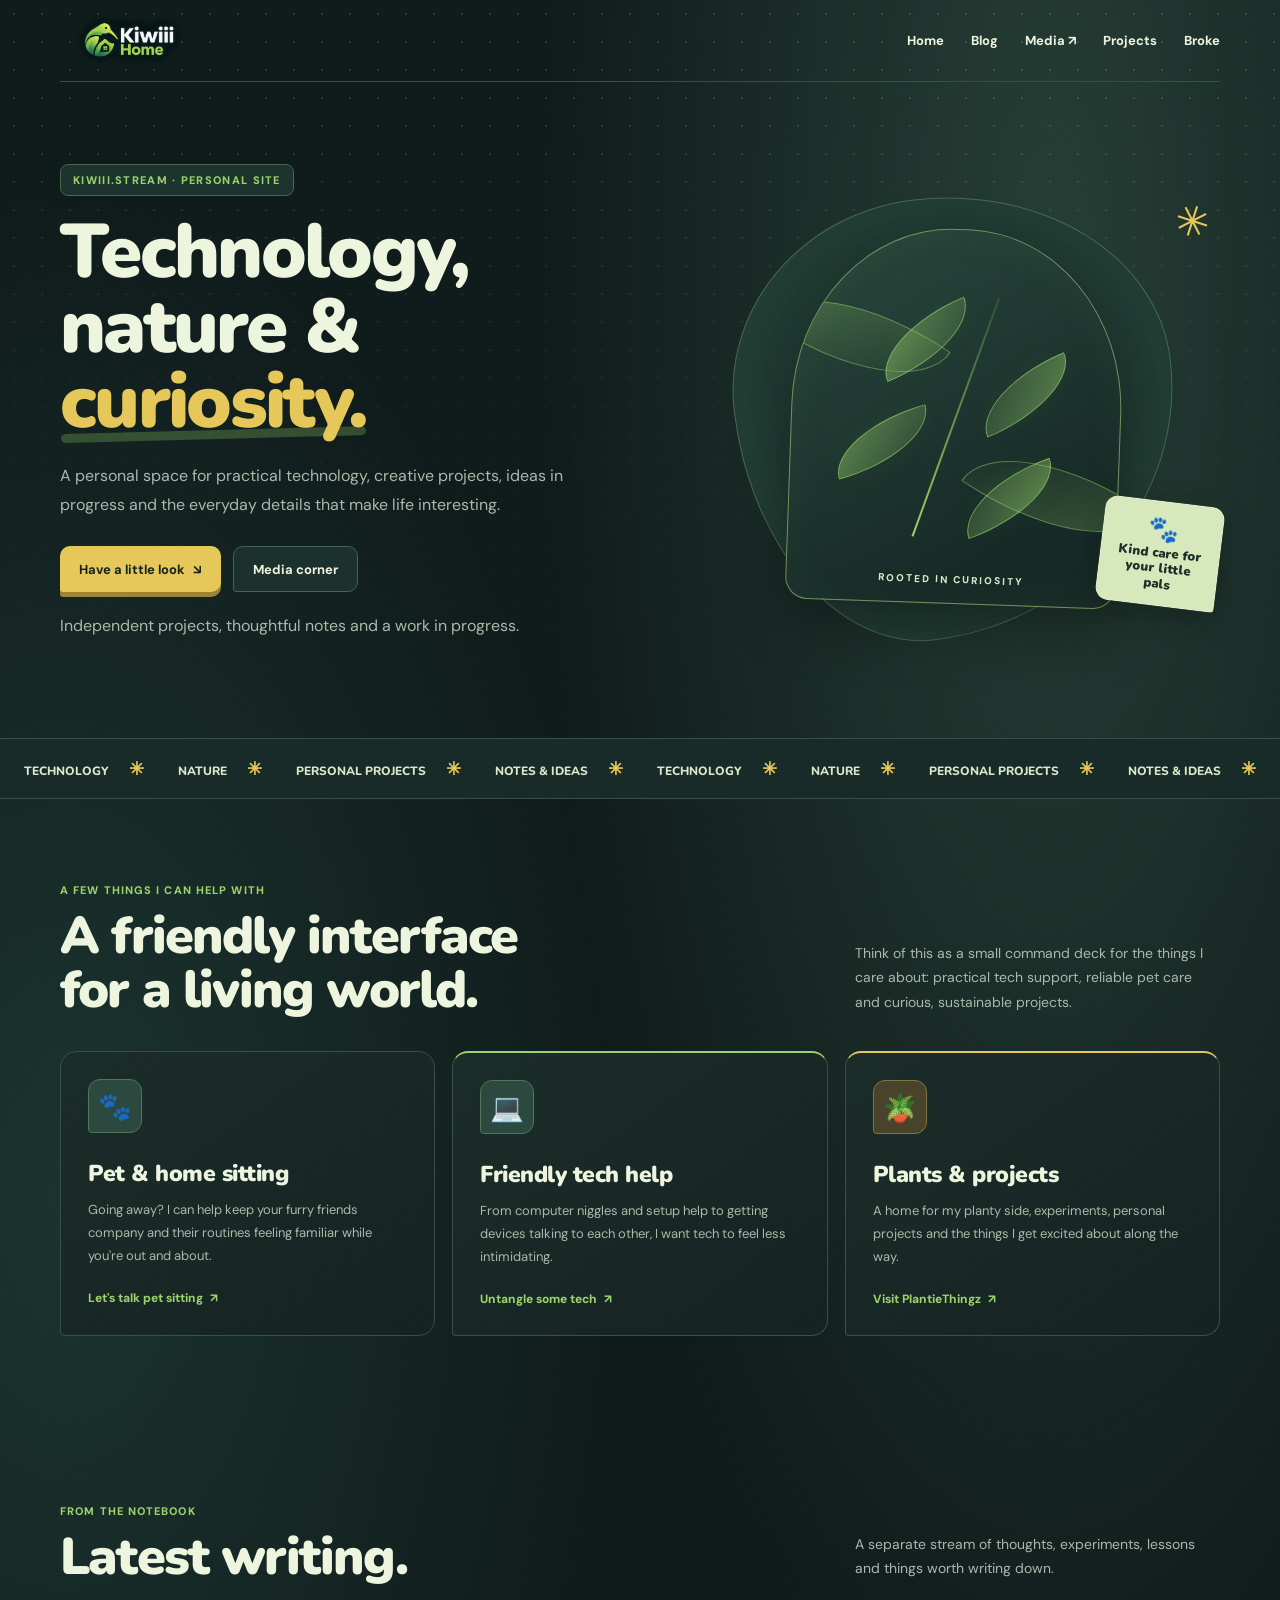
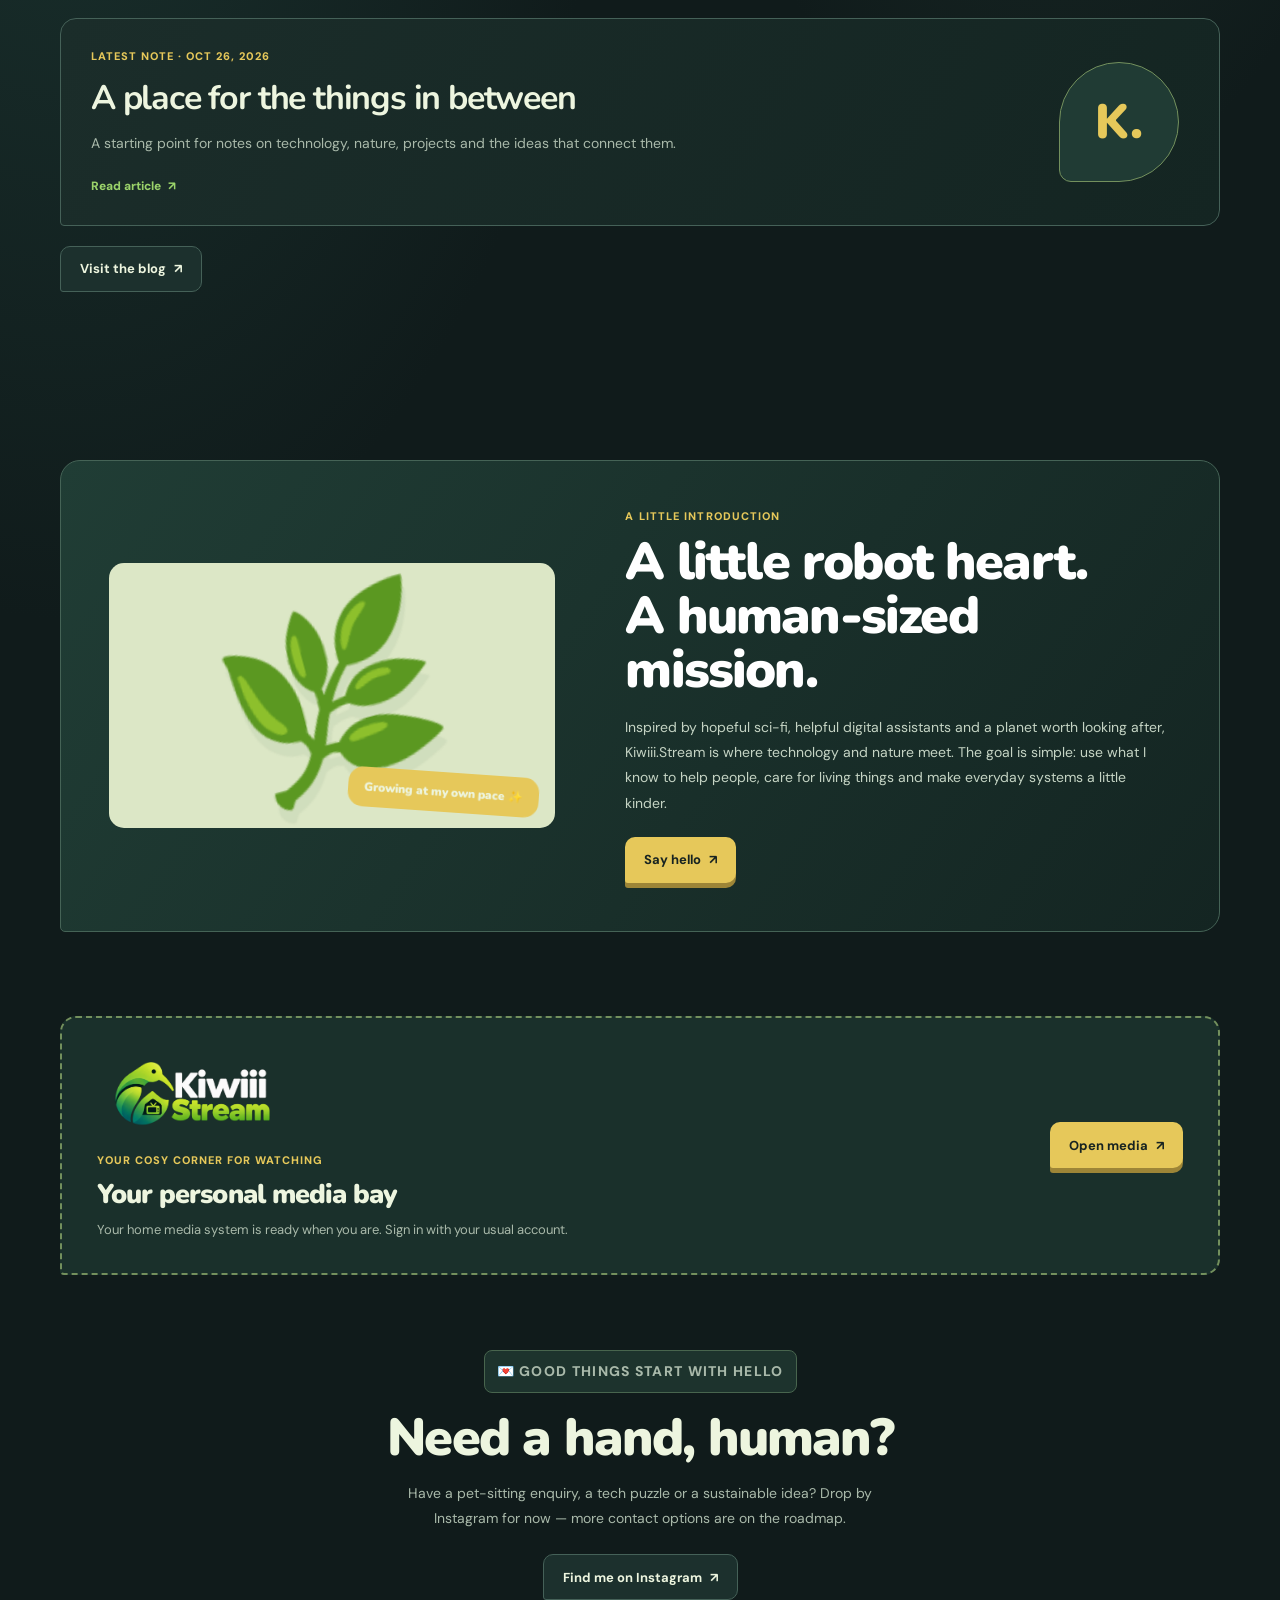
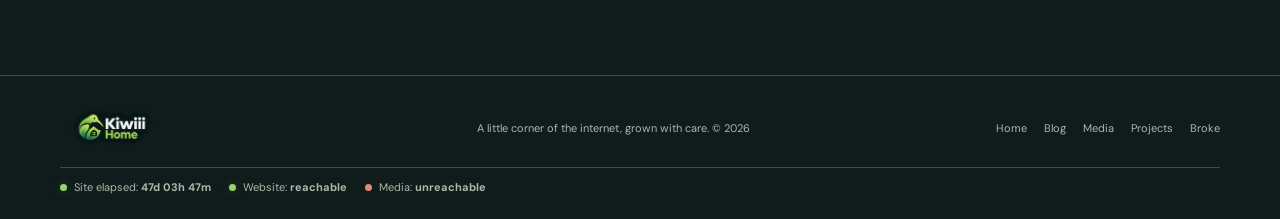
==== index.html @ 862eb210 "Move blog navigation to kiwiii.stream/blog" ====
<!doctype html>
<html lang="en">
<head>
  <meta charset="utf-8">
  <meta name="viewport" content="width=device-width, initial-scale=1">
  <meta name="theme-color" content="#101b1b">
  <meta name="description" content="Kiwiii.Stream — planty vibes, thoughtful pet sitting, friendly tech help and a gateway to the Kiwiii media library.">
  <title>Kiwiii.Stream — Technology, nature and ideas</title>
  <link rel="icon" type="image/png" href="/assets/Kiwiii%20Home%20Green%20Tech%20Logo.png">
  <link rel="preconnect" href="https://fonts.googleapis.com">
  <link rel="preconnect" href="https://fonts.gstatic.com" crossorigin>
  <link href="https://fonts.googleapis.com/css2?family=DM+Sans:wght@400;500;600;700&family=Nunito:wght@500;600;700;800;900&display=swap" rel="stylesheet">
  <style>
    :root {
      color-scheme: light;
      --cream: #f4f3e8;
      --paper: #fffdf5;
      --ink: #20392c;
      --muted: #647267;
      --leaf: #2e6648;
      --leaf-dark: #204b36;
      --mint: #dcebd6;
      --lime: #d9ed79;
      --pink: #f4c8c0;
      --peach: #f8dfb9;
      --line: #d8dfd0;
      --sans: 'DM Sans', sans-serif;
      --display: 'Nunito', sans-serif;
      --radius: 24px;
    }
    * { box-sizing: border-box; }
    html { scroll-behavior: smooth; scroll-padding-top: 90px; }
    body { margin: 0; background: var(--cream); color: var(--ink); font-family: var(--sans); -webkit-font-smoothing: antialiased; }
    a { color: inherit; text-decoration: none; }
    a:focus-visible { outline: 3px solid #c08a38; outline-offset: 4px; }
    .shell { width: min(1160px, calc(100% - 48px)); margin: 0 auto; }
    .topbar { min-height: 82px; display: flex; align-items: center; justify-content: space-between; gap: 24px; border-bottom: 1px solid var(--line); }
    .brand { display: inline-flex; align-items: center; gap: 10px; font: 900 24px/1 var(--display); letter-spacing: -.8px; }
    .brand-mark { width: 38px; height: 38px; display: grid; place-items: center; background: var(--lime); border-radius: 14px 14px 14px 5px; font-size: 23px; transform: rotate(-4deg); }
    .brand-name span { color: var(--leaf); }
    .nav { display: flex; align-items: center; gap: 27px; font-size: 13px; font-weight: 700; }
    .nav a:not(.pill):hover { color: var(--leaf); }
    .pill, .button { min-height: 46px; display: inline-flex; align-items: center; justify-content: center; gap: 8px; padding: 0 19px; border: 0; border-radius: 999px; background: var(--leaf); color: white; font: 700 13px var(--sans); transition: transform .2s, background .2s; }
    .pill:hover, .button:hover { transform: translateY(-2px); background: var(--leaf-dark); }
    .hero { display: grid; grid-template-columns: 1fr .92fr; align-items: center; gap: 60px; padding: 76px 0 70px; }
    .eyebrow { display: inline-flex; align-items: center; gap: 8px; margin: 0 0 19px; padding: 8px 12px; border: 1px solid #c9d9c3; border-radius: 999px; color: var(--leaf); background: #e8f0e1; font-size: 11px; font-weight: 800; letter-spacing: .8px; text-transform: uppercase; }
    h1, h2, h3, p { margin-top: 0; }
    h1, h2, h3 { font-family: var(--display); }
    h1 { max-width: 630px; margin-bottom: 21px; font-size: clamp(46px, 6.3vw, 76px); font-weight: 900; letter-spacing: -2.8px; line-height: .99; }
    h1 em { position: relative; display: inline-block; color: var(--leaf); font-style: normal; z-index: 0; }
    h1 em::after { position: absolute; content: ''; z-index: -1; left: 1px; right: 0; bottom: 4px; height: 13px; background: var(--lime); border-radius: 20px; transform: rotate(-1.5deg); }
    .hero-copy > p:not(.eyebrow) { max-width: 510px; margin-bottom: 27px; color: var(--muted); font-size: 16px; line-height: 1.8; }
    .actions { display: flex; flex-wrap: wrap; align-items: center; gap: 12px; }
    .button.secondary { background: var(--paper); color: var(--ink); border: 1px solid var(--line); }
    .button.secondary:hover { background: var(--mint); }
    .tiny-note { margin: 20px 0 0; color: var(--muted); font-size: 12px; }
    .hero-art { position: relative; min-height: 420px; display: grid; place-items: center; }
    .art-blob { position: absolute; width: min(100%, 440px); aspect-ratio: 1; border-radius: 46% 54% 61% 39% / 43% 43% 57% 57%; background: var(--mint); transform: rotate(-7deg); }
    .botanical-art { position: relative; z-index: 1; width: min(76%, 330px); aspect-ratio: .88; display: grid; place-items: center; border: 1px solid #486a55; border-radius: 48% 48% 22px 22px; background: linear-gradient(150deg, #29483d, #172a27 78%); box-shadow: 0 24px 60px #0005, inset 0 0 45px #9bd36a0b; transform: rotate(2deg); overflow: hidden; }
    .botanical-art::before, .botanical-art::after { content: ""; position: absolute; width: 170px; height: 76px; border: 1px solid #9bd36a66; border-radius: 100% 0 100% 0; background: linear-gradient(135deg, #9bd36a55, #9bd36a08 75%); }
    .botanical-art::before { top: 19%; left: -7%; transform: rotate(32deg); }
    .botanical-art::after { right: -7%; bottom: 19%; transform: rotate(212deg); }
    .botanical-stem { position: absolute; width: 2px; height: 68%; background: linear-gradient(#9bd36a22, #9bd36a); transform: rotate(18deg); }
    .botanical-leaf { position: absolute; width: 104px; height: 49px; border: 1px solid #9bd36a99; border-radius: 100% 0 100% 0; background: linear-gradient(135deg, #9bd36a88, #527d4b33); }
    .leaf-a { top: 23%; left: 24%; transform: rotate(-25deg); }
    .leaf-b { top: 37%; right: 13%; transform: rotate(155deg); }
    .leaf-c { top: 51%; left: 12%; transform: rotate(-18deg); }
    .leaf-d { top: 65%; right: 17%; transform: rotate(158deg); }
    .botanical-caption { position: absolute; bottom: 17px; z-index: 2; color: #d9e8c9; font-size: 10px; font-weight: 800; letter-spacing: 2px; text-transform: uppercase; }
    .sticker { position: absolute; z-index: 2; display: grid; place-items: center; text-align: center; font-family: var(--display); font-weight: 900; box-shadow: 0 10px 25px #20392c12; }
    .sticker-one { top: 35px; left: 0; width: 96px; height: 96px; padding: 12px; background: var(--pink); border-radius: 50%; font-size: 14px; line-height: 1.1; transform: rotate(-12deg); }
    .sticker-two { right: 0; bottom: 35px; width: 120px; height: 105px; padding: 12px; background: var(--lime); border-radius: 23px 23px 23px 5px; font-size: 13px; line-height: 1.2; transform: rotate(7deg); }
    .sticker-two span { font-size: 25px; }
    .sprout { position: absolute; top: 3px; right: 10px; color: var(--leaf); font-size: 42px; transform: rotate(18deg); }
    .ticker { overflow: hidden; border-top: 1px solid var(--line); border-bottom: 1px solid var(--line); background: #e9eedf; }
    .ticker-inner { width: max-content; min-width: 100%; min-height: 59px; display: flex; align-items: center; justify-content: flex-start; gap: 34px; padding: 0 24px; color: var(--leaf-dark); font: 800 12px var(--display); animation: ticker-scroll 24s linear infinite; }
    .ticker:hover .ticker-inner, .ticker:focus-within .ticker-inner { animation-play-state: paused; }
    .ticker-group { display: flex; align-items: center; gap: 34px; flex: 0 0 auto; }
    .ticker span { white-space: nowrap; }
    @keyframes ticker-scroll { to { transform: translateX(-50%); } }
    .ticker b { padding-left: 17px; color: #8da45b; font-size: 18px; }
    .section { padding: 92px 0; }
    .section-heading { display: flex; align-items: end; justify-content: space-between; gap: 30px; margin-bottom: 34px; }
    .kicker { margin-bottom: 12px; color: var(--leaf); font-size: 11px; font-weight: 800; letter-spacing: 1.1px; text-transform: uppercase; }
    h2 { max-width: 620px; margin-bottom: 0; font-size: clamp(34px, 4.5vw, 52px); font-weight: 900; letter-spacing: -1.5px; line-height: 1.04; }
    .section-intro { max-width: 365px; margin-bottom: 3px; color: var(--muted); font-size: 14px; line-height: 1.75; }
    .cards { display: grid; grid-template-columns: repeat(3, 1fr); gap: 17px; }
    .card { min-height: 275px; padding: 27px; border: 1px solid var(--line); border-radius: var(--radius); background: var(--paper); transition: transform .2s, box-shadow .2s; }
    .card:hover { transform: translateY(-4px); box-shadow: 0 15px 35px #20392c0b; }
    .card:nth-child(2) { background: #e7f0df; border-color: #d4e3cc; }
    .card:nth-child(3) { background: #f8e7d4; border-color: #f0dac0; }
    .card-icon { width: 54px; height: 54px; display: grid; place-items: center; margin-bottom: 25px; border-radius: 18px 18px 18px 5px; background: var(--mint); font-size: 27px; }
    .card:nth-child(2) .card-icon { background: var(--paper); }
    .card:nth-child(3) .card-icon { background: var(--pink); }
    .card h3 { margin-bottom: 10px; font-size: 23px; font-weight: 900; letter-spacing: -.5px; }
    .card p { margin-bottom: 18px; color: var(--muted); font-size: 13px; line-height: 1.75; }
    .card-link { display: inline-flex; align-items: center; gap: 7px; color: var(--leaf); font-size: 12px; font-weight: 800; }
    .about { display: grid; grid-template-columns: .9fr 1.1fr; align-items: center; gap: 70px; padding: 48px; border-radius: 30px; background: var(--leaf-dark); color: white; }
    .about-art { min-height: 265px; display: grid; place-items: center; position: relative; overflow: hidden; border-radius: 24px; background: #dcebd6; }
    .about-art .big-leaf { font-size: clamp(100px, 15vw, 180px); filter: drop-shadow(0 14px 0 #204b3610); transform: rotate(-15deg); }
    .about-art .small-sticker { position: absolute; right: 16px; bottom: 16px; padding: 12px 16px; border-radius: 15px; background: var(--lime); color: var(--ink); font: 900 12px var(--display); transform: rotate(4deg); }
    .about .kicker { color: var(--lime); }
    .about h2 { margin-bottom: 18px; }
    .about p:not(.kicker) { color: #e0e9df; font-size: 14px; line-height: 1.8; }
    .about .button { margin-top: 7px; background: var(--lime); color: var(--ink); }
    .media-band { display: grid; grid-template-columns: 1fr auto; align-items: center; gap: 25px; padding: 31px 35px; border: 2px dashed #b9cba9; border-radius: var(--radius); background: #e8f0e1; }
    .media-logo { display:block; width:min(100%,220px); max-height:90px; object-fit:contain; object-position:left center; margin-bottom:12px; }
    .media-band .media-label { margin-bottom: 7px; color: var(--leaf); font-size: 11px; font-weight: 800; letter-spacing: 1px; text-transform: uppercase; }
    .media-band h3 { margin-bottom: 6px; font-size: 27px; font-weight: 900; }
    .media-band p { max-width: 590px; margin-bottom: 0; color: var(--muted); font-size: 13px; line-height: 1.7; }
    .contact { padding: 75px 0; text-align: center; }
    .contact .eyebrow { margin-bottom: 18px; }
    .contact h2 { max-width: 700px; margin: 0 auto 16px; }
    .contact p { max-width: 490px; margin: 0 auto 23px; color: var(--muted); font-size: 14px; line-height: 1.8; }
    footer { padding: 25px 0; border-top: 1px solid var(--line); }
    .footer-inner { display: flex; align-items: center; justify-content: space-between; gap: 20px; color: var(--muted); font-size: 11px; }
    .footer-inner .brand { color: var(--ink); font-size: 17px; }
    .footer-inner .brand-mark { width: 28px; height: 28px; border-radius: 10px 10px 10px 3px; font-size: 17px; }
    .brand-logo { display:block; width:230px; height:auto; max-height:72px; object-fit:contain; object-position:left center; }
    .footer-brand-logo { width:170px; max-height:54px; }
    .blog-section { padding-top:35px; }
    .latest-post { display:grid; grid-template-columns:1fr 130px; align-items:center; gap:24px; padding:30px; border:1px solid #456158; border-radius:16px 16px 16px 4px; background:linear-gradient(120deg,#1b2d2a,#142522); }
    .post-meta { margin-bottom:12px; color:var(--lime); font-size:11px; font-weight:800; letter-spacing:1px; text-transform:uppercase; }
    .latest-post h3 { margin-bottom:10px; font-size:clamp(25px,3vw,34px); }
    .latest-post p:not(.post-meta) { max-width:650px; margin-bottom:18px; color:var(--muted); font-size:14px; line-height:1.8; }
    .latest-post-mark { display:grid; place-items:center; width:120px; height:120px; border:1px solid #73905d; border-radius:50% 50% 50% 10%; background:#203b34; color:var(--lime); font:900 48px var(--display); }
    .blog-all { margin:20px 0 0; }
    @media (max-width:460px) { .brand-logo { width:175px; max-height:58px; } .footer-brand-logo { width:150px; max-height:48px; } .latest-post { grid-template-columns:1fr; padding:22px; } .latest-post-mark { display:none; } }
    .footer-links { display: flex; gap: 17px; }
    .footer-links a:hover { color: var(--leaf); }
    @media (max-width: 850px) {
      .shell { width: min(100% - 36px, 650px); }
      .nav { gap: 14px; }
      .nav a:not(.pill) { display: none; }
      .hero { grid-template-columns: 1fr; gap: 25px; padding: 54px 0 45px; }
      .hero-copy { max-width: 620px; }
      .hero-art { min-height: 390px; }
      .botanical-art { width: min(72%, 300px); }
      .section { padding: 68px 0; }
      .section-heading { display: block; }
      .section-intro { margin-top: 16px; }
      .cards { grid-template-columns: 1fr; }
      .card { min-height: 0; }
      .card-icon { margin-bottom: 18px; }
      .about { grid-template-columns: 1fr; gap: 30px; padding: 24px; }
      .about-art { min-height: 220px; }
      .media-band { grid-template-columns: 1fr; padding: 25px; }
      .media-band .button { justify-self: start; }
      .ticker-inner { justify-content: flex-start; overflow: hidden; }
    }
    @media (max-width: 460px) {
      .shell { width: calc(100% - 30px); }
      .topbar { min-height: 72px; }
      .brand { font-size: 21px; }
      .brand-mark { width: 34px; height: 34px; }
      .nav .pill { min-height: 40px; padding: 0 13px; font-size: 12px; }
      h1 { font-size: clamp(43px, 13vw, 60px); letter-spacing: -2px; }
      .hero-art { min-height: 325px; }
      .botanical-art { width: 72%; }
      .sticker-one { top: 13px; width: 78px; height: 78px; font-size: 12px; }
      .sticker-two { right: -2px; bottom: 17px; width: 100px; height: 90px; font-size: 11px; }
      .ticker-inner { min-height: 50px; font-size: 11px; }
      .footer-inner { align-items: flex-start; flex-direction: column; }
    }
    @media (prefers-reduced-motion: reduce) {
      *, *::before, *::after { scroll-behavior: auto !important; transition-duration: .01ms !important; }
      .ticker-inner { animation: none; width: 100%; min-width: 0; flex-wrap: wrap; justify-content: center; }
      .ticker-group[aria-hidden="true"] { display: none; }
    }

    /* Kiwiii.Stream: optimistic eco-tech, little robot / ship-console energy */
    :root {
      color-scheme: dark;
      --cream: #101b1b;
      --paper: #172626;
      --ink: #edf5df;
      --muted: #a9b9aa;
      --leaf: #9bd36a;
      --leaf-dark: #203d35;
      --mint: #23413a;
      --lime: #e6c85a;
      --pink: #e8a58d;
      --peach: #d8b879;
      --line: #345048;
      --radius: 18px;
    }
    body {
      background:
        radial-gradient(ellipse at 82% 8%, #263f36 0, transparent 32rem),
        radial-gradient(ellipse at 5% 35%, #1b3430 0, transparent 35rem),
        var(--cream);
      color: var(--ink);
    }
    body::before {
      content: ""; position: fixed; inset: 0; pointer-events: none; z-index: -1;
      opacity: .15;
      background-image: radial-gradient(#d8e8bd 1px, transparent 1px);
      background-size: 28px 28px;
      mask-image: linear-gradient(to bottom, black, transparent 75%);
    }
    .topbar { border-bottom-color: var(--line); }
    .brand-mark { background: var(--lime); color: #182522; border-radius: 12px 12px 12px 4px; box-shadow: 0 0 24px #e6c85a22; }
    .brand-name span, .card-link { color: var(--leaf); }
    .pill, .button { background: var(--lime); color: #172321; border-radius: 10px 10px 10px 3px; box-shadow: 0 5px 0 #9d8537; }
    .pill:hover, .button:hover { background: #f1d975; color: #172321; box-shadow: 0 2px 0 #9d8537; }
    .button.secondary { background: #1c302d; color: var(--ink); border-color: #456158; box-shadow: none; }
    .button.secondary:hover { background: #29443b; }
    .eyebrow { background: #1d332d; color: var(--leaf); border-color: #48654e; border-radius: 8px; letter-spacing: 1.3px; }
    h1, h2, h3 { letter-spacing: -.035em; }
    h1 em { color: var(--lime); }
    h1 em::after { background: #9bd36a44; height: 9px; bottom: 2px; }
    .hero { padding-top: 82px; }
    .hero-art { min-height: 450px; }
    .art-blob { background: #203b34; border: 1px solid #486a55; box-shadow: inset 0 0 65px #9bd36a0b; }
    .botanical-art { border-color: #73905d; }
    .botanical-art::before, .botanical-art::after { border-color: #9bd36a77; }
    .botanical-leaf { box-shadow: 0 0 28px #9bd36a0c; }
    .sticker { box-shadow: 0 10px 30px #0004; border: 1px solid #ffffff26; }
    .sticker-one { background: var(--lime); color: #172321; border-radius: 13px 13px 13px 4px; }
    .sticker-two { background: #d8e8bd; color: #1b3029; border-radius: 13px 13px 4px 13px; }
    .sprout { color: var(--lime); }
    .ticker { background: #182b28; border-color: var(--line); }
    .ticker-inner { color: #d9e8c9; }
    .ticker b { color: var(--lime); }
    .section { padding-top: 84px; padding-bottom: 84px; }
    .card, .card:nth-child(2), .card:nth-child(3) {
      background: linear-gradient(145deg, #1b2d2a, #152321);
      border-color: #355148;
      border-radius: 16px 16px 16px 4px;
    }
    .card:nth-child(2) { border-top: 2px solid var(--leaf); }
    .card:nth-child(3) { border-top: 2px solid var(--lime); }
    .card:hover { box-shadow: 0 18px 42px #0003; border-color: #66866a; }
    .card-icon, .card:nth-child(2) .card-icon, .card:nth-child(3) .card-icon {
      background: #2c4940; border: 1px solid #52745a; border-radius: 12px 12px 12px 4px;
    }
    .card:nth-child(3) .card-icon { background: #49432b; border-color: #827344; }
    .card p, .section-intro, .hero-copy > p:not(.eyebrow), .contact p { color: var(--muted); }
    .about { background: linear-gradient(125deg, #203d35, #142522); border: 1px solid #456356; border-radius: 20px 20px 20px 5px; }
    .about-art { background: #dce7c6; border-radius: 15px; }
    .about .kicker { color: var(--lime); }
    .about p:not(.kicker) { color: #c5d4c4; }
    .about .button { background: var(--lime); color: #172321; }
    .media-band { background: #1a302b; border-color: #73905d; border-radius: 16px 16px 16px 4px; }
    .media-band .media-label { color: var(--lime); }
    .media-band p { color: var(--muted); }
    .contact .eyebrow { background: #1d332d; }
    footer { border-color: var(--line); }
    .footer-inner { color: var(--muted); }
    .footer-uptime { display:flex; flex-wrap:wrap; align-items:center; gap:8px 18px; margin-top:12px; padding-top:12px; border-top:1px solid var(--line); color:var(--muted); font-size:11px; }
    .footer-uptime-item { display:inline-flex; align-items:center; gap:7px; }
    .uptime-dot { width:7px; height:7px; flex:0 0 7px; border-radius:50%; background:var(--leaf); box-shadow:0 0 10px #9bd36a33; }
    .uptime-dot.pending { background:#d8b879; box-shadow:none; }
    /* Responsive polish: keep navigation discoverable and prevent narrow-screen overflow. */
    .nav a, .button, .pill { touch-action: manipulation; }
    .nav a:focus-visible, .button:focus-visible, .pill:focus-visible,
    .card-link:focus-visible, .footer-links a:focus-visible {
      outline: 3px solid var(--lime);
      outline-offset: 4px;
    }
    img { max-width: 100%; }
    .ticker-inner { flex-wrap: wrap; padding-top: 12px; padding-bottom: 12px; }
    @media (max-width: 850px) {
      .hero { padding-top: 54px; }
      .topbar { flex-wrap: wrap; padding: 14px 0; row-gap: 12px; }
      .nav { width: 100%; flex-wrap: wrap; justify-content: flex-start; gap: 10px 18px; }
      .nav a:not(.pill) { display: inline-flex; min-height: 36px; align-items: center; }
      .nav .pill { margin-left: auto; }
      .ticker-inner { justify-content: center; }
    }
    @media (max-width: 460px) {
      .topbar { align-items: flex-start; }
      .nav { gap: 8px 12px; }
      .nav a:not(.pill) { font-size: 12px; }
      .nav .pill { margin-left: 0; }
      .actions .button { width: 100%; }
      .sticker-one { left: -2px; }
      .sticker-two { right: -2px; }
      .ticker-inner { justify-content: flex-start; gap: 8px 16px; }
      .ticker-inner span { font-size: 10px; }
      .about { padding: 20px; }
      .media-band { padding: 20px; }
    }

  </style>
</head>
<body>
  <header class="shell topbar" id="top">
    <a class="brand" href="#top" aria-label="Kiwiii.Stream home">
      <img class="brand-logo" src="/assets/Kiwiii%20Home%20Green%20Tech%20Logo.png" alt="Kiwiii Home" width="230" height="79">
    </a>
    <nav class="nav" aria-label="Main navigation">
      <a href="#top" aria-current="page">Home</a>
      <a href="/blog/">Blog</a>
      <a href="https://jellyfin.kiwiii.stream">Media <span aria-hidden="true">↗</span></a>
      <a href="/Projects/">Projects</a>
      <a href="/broke/">Broke</a>
    </nav>
  </header>

  <main>
    <section class="shell hero" aria-labelledby="hero-title">
      <div class="hero-copy">
        <p class="eyebrow">KIWIII.STREAM · PERSONAL SITE</p>
        <h1>Technology,<br>nature &amp;<br><em>curiosity.</em></h1>
        <p>A personal space for practical technology, creative projects, ideas in progress and the everyday details that make life interesting.</p>
        <div class="actions">
          <a class="button" href="#services">Have a little look <span aria-hidden="true">↘</span></a>
          <a class="button secondary" href="https://jellyfin.kiwiii.stream">Media corner</a>
        </div>
        <p class="tiny-note">Independent projects, thoughtful notes and a work in progress.</p>
      </div>
      <div class="hero-art" role="img" aria-label="Abstract botanical artwork in layered green tones">
        <div class="art-blob" aria-hidden="true"></div>
        <span class="sprout" aria-hidden="true">✳</span>
        <div class="botanical-art" aria-hidden="true">
          <span class="botanical-stem"></span>
          <span class="botanical-leaf leaf-a"></span>
          <span class="botanical-leaf leaf-b"></span>
          <span class="botanical-leaf leaf-c"></span>
          <span class="botanical-leaf leaf-d"></span>
          <span class="botanical-caption">Rooted in curiosity</span>
        </div>
        <div class="sticker sticker-two"><span>🐾</span> Kind care for<br>your little pals</div>
      </div>
    </section>

    <div class="ticker" aria-label="Things that make this corner of the internet">
      <div class="ticker-inner">
        <div class="ticker-group">
          <span>TECHNOLOGY <b>✳</b></span>
          <span>NATURE <b>✳</b></span>
          <span>PERSONAL PROJECTS <b>✳</b></span>
          <span>NOTES &amp; IDEAS <b>✳</b></span>
        </div>
        <div class="ticker-group" aria-hidden="true">
          <span>TECHNOLOGY <b>✳</b></span>
          <span>NATURE <b>✳</b></span>
          <span>PERSONAL PROJECTS <b>✳</b></span>
          <span>NOTES &amp; IDEAS <b>✳</b></span>
        </div>
      </div>
    </div>

    <section class="shell section" id="services" aria-labelledby="services-title">
      <div class="section-heading">
        <div>
          <p class="kicker">A few things I can help with</p>
          <h2 id="services-title">A friendly interface<br>for a living world.</h2>
        </div>
        <p class="section-intro">Think of this as a small command deck for the things I care about: practical tech support, reliable pet care and curious, sustainable projects.</p>
      </div>
      <div class="cards">
        <article class="card">
          <div class="card-icon" aria-hidden="true">🐾</div>
          <h3>Pet &amp; home sitting</h3>
          <p>Going away? I can help keep your furry friends company and their routines feeling familiar while you're out and about.</p>
          <a class="card-link" href="#contact">Let's talk pet sitting <span aria-hidden="true">↗</span></a>
        </article>
        <article class="card">
          <div class="card-icon" aria-hidden="true">💻</div>
          <h3>Friendly tech help</h3>
          <p>From computer niggles and setup help to getting devices talking to each other, I want tech to feel less intimidating.</p>
          <a class="card-link" href="#contact">Untangle some tech <span aria-hidden="true">↗</span></a>
        </article>
        <article class="card">
          <div class="card-icon" aria-hidden="true">🪴</div>
          <h3>Plants &amp; projects</h3>
          <p>A home for my planty side, experiments, personal projects and the things I get excited about along the way.</p>
          <a class="card-link" href="https://www.instagram.com/plantiethingz/" target="_blank" rel="noopener noreferrer">Visit PlantieThingz <span aria-hidden="true">↗</span></a>
        </article>
      </div>
    </section>


    <section class="shell section blog-section" id="blog" aria-labelledby="blog-title">
      <div class="section-heading"><div><p class="kicker">From the notebook</p><h2 id="blog-title">Latest writing.</h2></div><p class="section-intro">A separate stream of thoughts, experiments, lessons and things worth writing down.</p></div>
      <article class="latest-post" aria-live="polite"><div class="latest-post-copy"><p class="post-meta" id="post-meta">KIWIII NOTES</p><h3 id="post-title">The blog is taking shape</h3><p id="post-excerpt">The latest post will appear here automatically when the blog publishes its feed.</p><a class="card-link" id="post-link" href="/blog/">Explore the blog <span aria-hidden="true">↗</span></a></div><div class="latest-post-mark" aria-hidden="true">K.</div></article>
      <p class="blog-all"><a class="button secondary" href="/blog/">Visit the blog <span aria-hidden="true">↗</span></a></p>
    </section>

    <section class="shell section" id="about" aria-labelledby="about-title">
      <div class="about">
        <div class="about-art" aria-hidden="true">
          <span class="big-leaf">🌿</span>
          <span class="small-sticker">Growing at my own pace ✨</span>
        </div>
        <div>
          <p class="kicker">A little introduction</p>
          <h2 id="about-title">A little robot heart.<br>A human-sized mission.</h2>
          <p>Inspired by hopeful sci-fi, helpful digital assistants and a planet worth looking after, Kiwiii.Stream is where technology and nature meet. The goal is simple: use what I know to help people, care for living things and make everyday systems a little kinder.</p>
          <a class="button" href="#contact">Say hello <span aria-hidden="true">↗</span></a>
        </div>
      </div>
    </section>

    <section class="shell" aria-labelledby="media-title">
      <div class="media-band">
        <div>
          <img class="media-logo" src="/assets/Kiwiii%20Stream%20Kiwi%20Logo.png" alt="Kiwiii Stream" width="220" height="90">
          <p class="media-label">Your cosy corner for watching</p>
          <h3 id="media-title">Your personal media bay</h3>
          <p>Your home media system is ready when you are. Sign in with your usual account.</p>
        </div>
        <a class="button" href="https://jellyfin.kiwiii.stream">Open media <span aria-hidden="true">↗</span></a>
      </div>
    </section>

    <section class="shell contact" id="contact" aria-labelledby="contact-title">
      <p class="eyebrow">💌 Good things start with hello</p>
      <h2 id="contact-title">Need a hand, human?</h2>
      <p>Have a pet-sitting enquiry, a tech puzzle or a sustainable idea? Drop by Instagram for now — more contact options are on the roadmap.</p>
      <a class="button secondary" href="https://www.instagram.com/plantiethingz/" target="_blank" rel="noopener noreferrer">Find me on Instagram <span aria-hidden="true">↗</span></a>
    </section>
  </main>

  <footer>
    <div class="shell footer-inner">
      <a class="brand" href="#top" aria-label="Kiwiii.Stream home"><img class="brand-logo footer-brand-logo" src="/assets/Kiwiii%20Home%20Green%20Tech%20Logo.png" alt="Kiwiii Home" width="170" height="58"></a>
      <span>A little corner of the internet, grown with care. © <span id="year">2026</span></span>
      <div class="footer-links">
        <a href="#top">Home</a>
        <a href="/blog/">Blog</a>
        <a href="https://jellyfin.kiwiii.stream">Media</a>
        <a href="/Projects/">Projects</a>
        <a href="/broke/">Broke</a>
      </div>
    </div>
    <div class="shell footer-uptime" aria-label="Website uptime and service status">
      <span class="footer-uptime-item"><span class="uptime-dot" aria-hidden="true"></span><span>Site elapsed: <strong id="site-uptime">calculating…</strong></span></span>
      <span class="footer-uptime-item"><span class="uptime-dot pending" id="website-status-dot" aria-hidden="true"></span><span>Website: <strong id="website-status">checking…</strong></span></span>
      <span class="footer-uptime-item"><span class="uptime-dot pending" id="jellyfin-status-dot" aria-hidden="true"></span><span>Media: <strong id="jellyfin-status">checking…</strong></span></span>
    </div>
  </footer>
  <script>
    document.getElementById('year').textContent = new Date().getFullYear();

    const siteLaunchDate = new Date('2026-10-20T00:00:00Z');
    const uptimeEl = document.getElementById('site-uptime');
    function updateSiteUptime() {
      const elapsedMs = Math.max(0, Date.now() - siteLaunchDate.getTime());
      const totalMinutes = Math.floor(elapsedMs / 60000);
      const days = Math.floor(totalMinutes / 1440);
      const hours = Math.floor((totalMinutes % 1440) / 60);
      const minutes = totalMinutes % 60;
      uptimeEl.textContent = days + 'd ' + String(hours).padStart(2, '0') + 'h ' + String(minutes).padStart(2, '0') + 'm';
    }
    updateSiteUptime();
    window.setInterval(updateSiteUptime, 60000);

    function setServiceStatus(name, reachable) {
      document.getElementById(name + '-status').textContent = reachable ? 'reachable' : 'unreachable';
      const dot = document.getElementById(name + '-status-dot');
      dot.classList.toggle('pending', !reachable);
      dot.style.background = reachable ? 'var(--leaf)' : '#e08b79';
    }
    setServiceStatus('website', true);
    // This is a visitor-side reachability check, not historical uptime monitoring.
    fetch('https://jellyfin.kiwiii.stream/', { mode: 'no-cors', cache: 'no-store' })
      .then(() => setServiceStatus('jellyfin', true))
      .catch(() => setServiceStatus('jellyfin', false));
    window.setInterval(() => {
      fetch('https://jellyfin.kiwiii.stream/', { mode: 'no-cors', cache: 'no-store' })
        .then(() => setServiceStatus('jellyfin', true))
        .catch(() => setServiceStatus('jellyfin', false));
    }, 60000);
    // Show the current first post immediately; refresh from the public feed when available.
    const postTitle = document.getElementById('post-title');
    const postExcerpt = document.getElementById('post-excerpt');
    const postLink = document.getElementById('post-link');
    const postMeta = document.getElementById('post-meta');
    function renderLatestPost(latest) {
      if (!latest || !latest.title || !latest.url) return;
      postTitle.textContent = latest.title;
      postExcerpt.textContent = latest.excerpt || 'Read the latest note from Kiwiii.';
      postLink.href = latest.url;
      postLink.innerHTML = 'Read article <span aria-hidden="true">↗</span>';
      const date = latest.date ? new Date(latest.date) : null;
      postMeta.textContent = date && !Number.isNaN(date.getTime())
        ? 'LATEST NOTE · ' + new Intl.DateTimeFormat(undefined, { dateStyle: 'medium' }).format(date)
        : 'LATEST NOTE';
    }
    renderLatestPost({
      title: 'A place for the things in between',
      date: '2026-10-26',
      excerpt: 'A starting point for notes on technology, nature, projects and the ideas that connect them.',
      url: '/blog/posts/hello-world.html'
    });
    fetch('/blog/feed.json', { headers: { Accept: 'application/json' }, cache: 'no-store' })
      .then(response => { if (!response.ok) throw new Error('Blog feed unavailable'); return response.json(); })
      .then(feed => {
        const posts = Array.isArray(feed.posts) ? feed.posts : [];
        const latest = posts.filter(post => post && post.published !== false && post.url && post.title)
          .sort((a, b) => new Date(b.date || 0) - new Date(a.date || 0))[0];
        if (latest) renderLatestPost(latest);
      }).catch(() => {});
  </script>
</body>
</html>
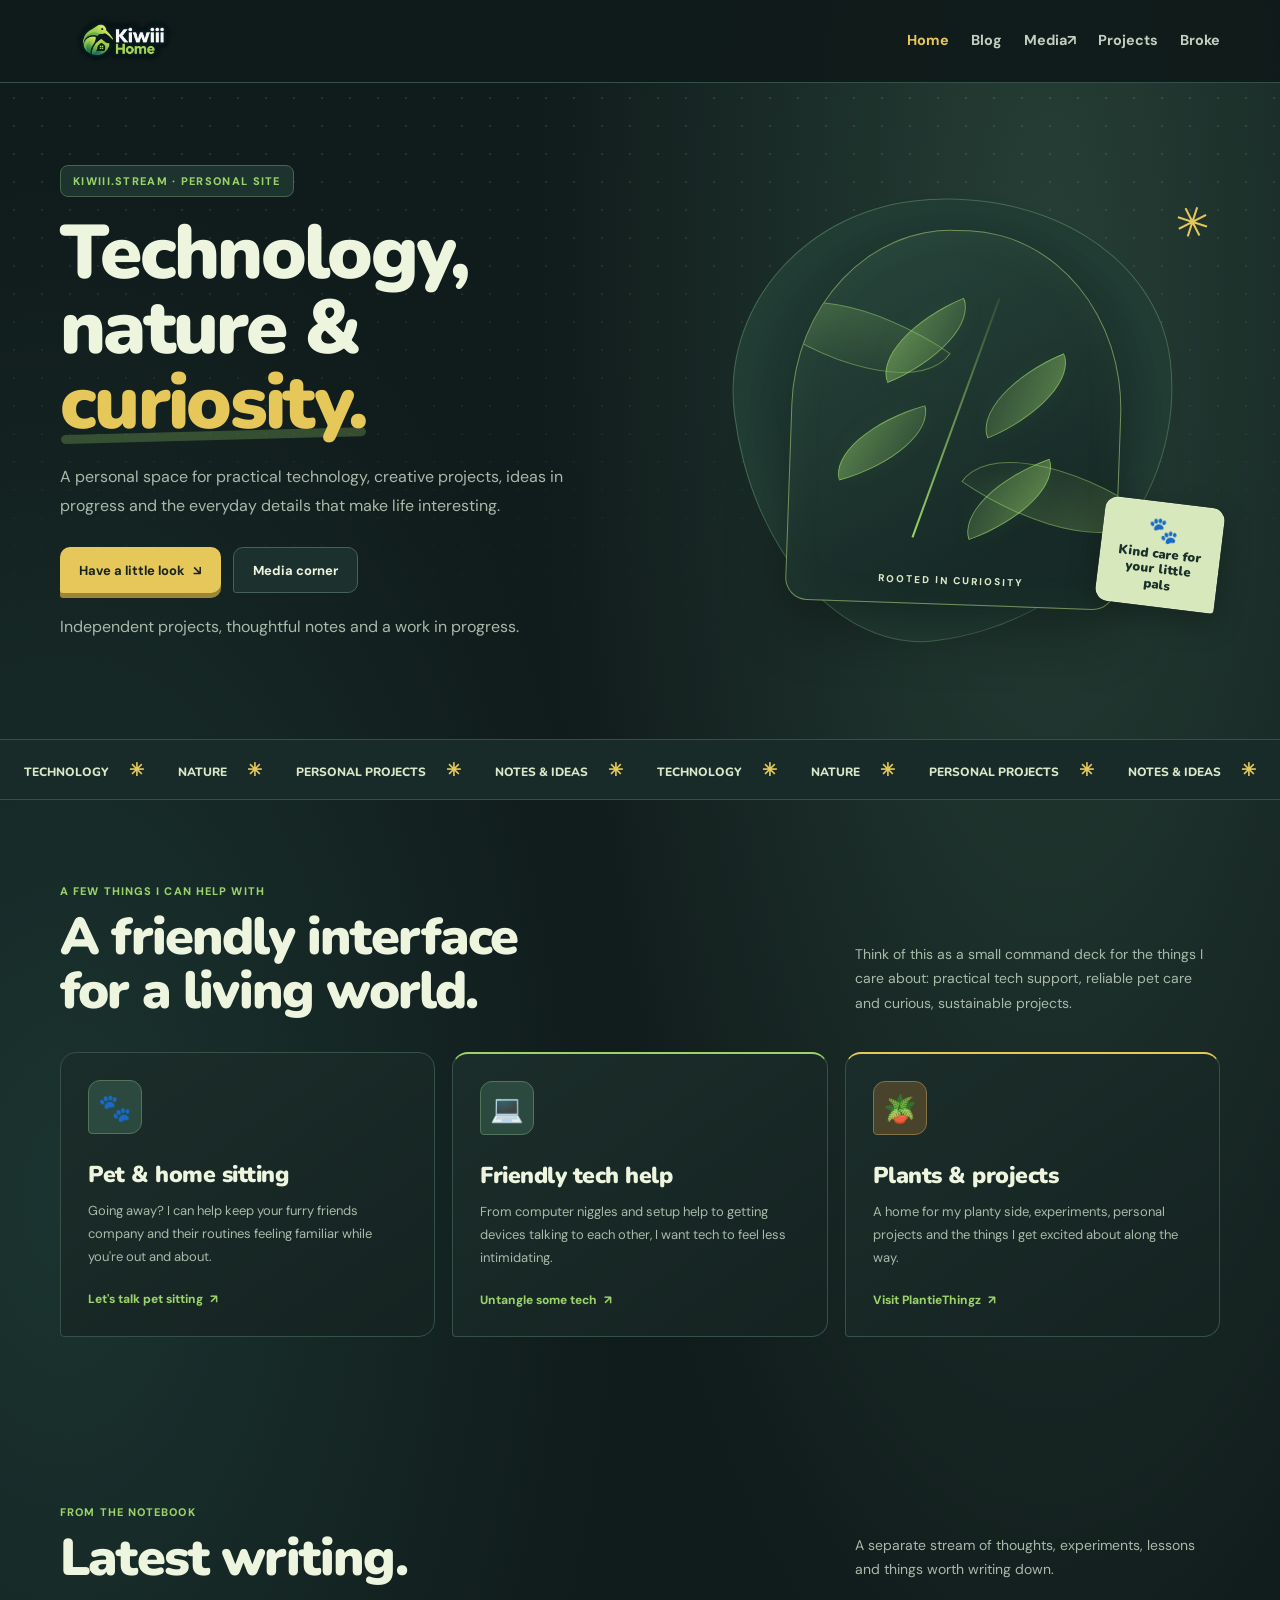
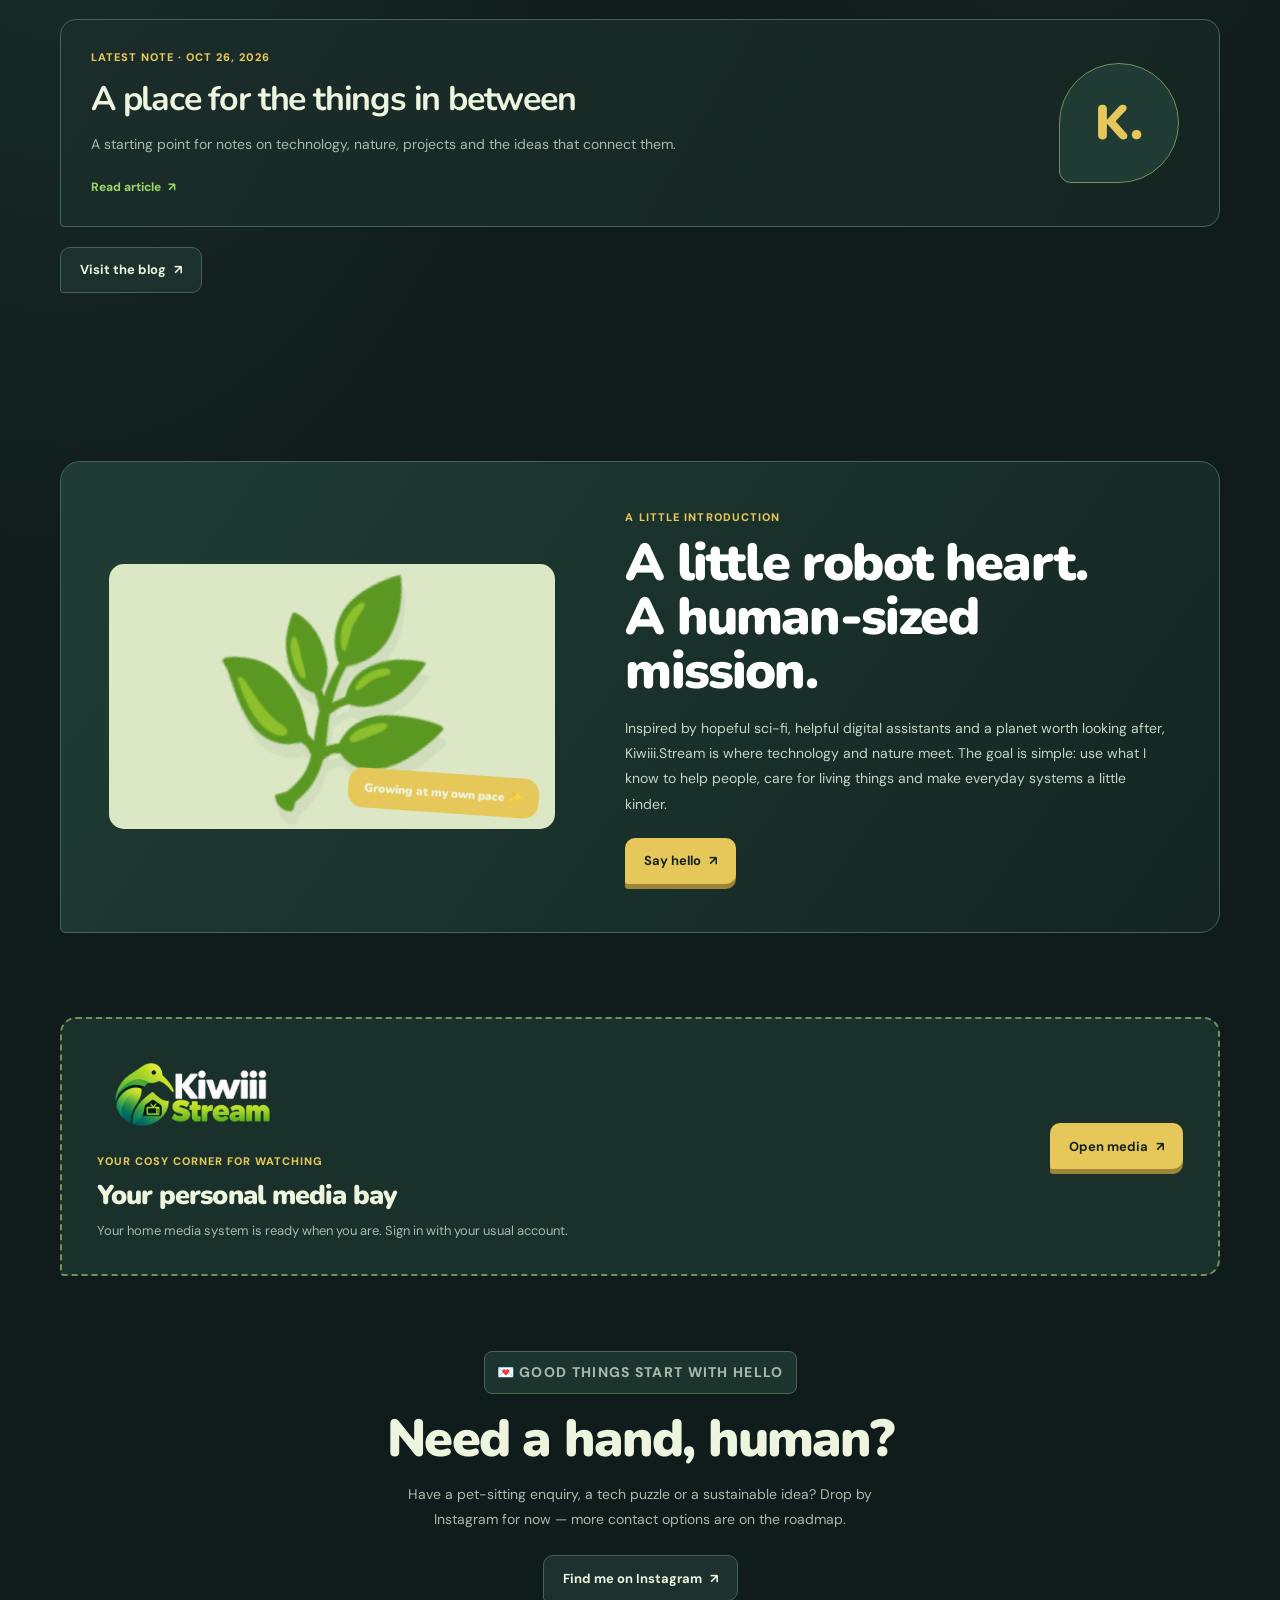
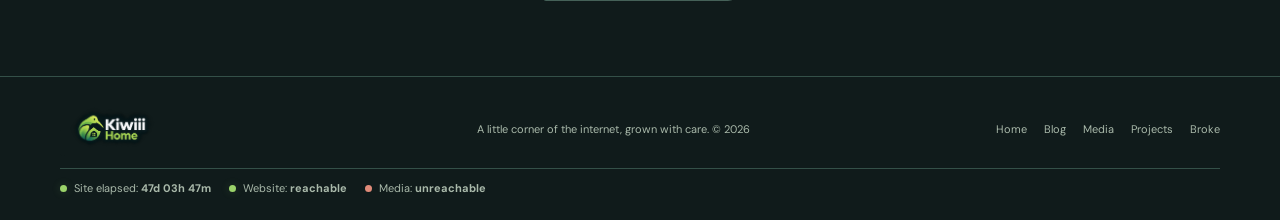
==== commit 408167e0: "Use shared header on home page" ====
--- a/index.html
+++ b/index.html
@@ -283,19 +283,22 @@
     }
 
   </style>
+  <link rel="stylesheet" href="/site-header.css">
 </head>
 <body>
-  <header class="shell topbar" id="top">
-    <a class="brand" href="#top" aria-label="Kiwiii.Stream home">
-      <img class="brand-logo" src="/assets/Kiwiii%20Home%20Green%20Tech%20Logo.png" alt="Kiwiii Home" width="230" height="79">
-    </a>
-    <nav class="nav" aria-label="Main navigation">
-      <a href="#top" aria-current="page">Home</a>
-      <a href="/blog/">Blog</a>
-      <a href="https://jellyfin.kiwiii.stream">Media <span aria-hidden="true">↗</span></a>
-      <a href="/Projects/">Projects</a>
-      <a href="/broke/">Broke</a>
-    </nav>
+  <header class="site-header" id="top">
+    <div class="site-header-inner">
+      <a class="site-brand" href="/" aria-label="Kiwiii.Stream home">
+        <img class="site-brand-logo" src="/assets/Kiwiii%20Home%20Green%20Tech%20Logo.png" alt="Kiwiii Home" width="230" height="79">
+      </a>
+      <nav class="site-nav" aria-label="Main navigation">
+        <a href="/" aria-current="page">Home</a>
+        <a href="/blog/">Blog</a>
+        <a href="https://jellyfin.kiwiii.stream/">Media <span aria-hidden="true">↗</span></a>
+        <a href="/Projects/">Projects</a>
+        <a href="/broke/">Broke</a>
+      </nav>
+    </div>
   </header>
 
   <main>
--- a/site-header.css
+++ b/site-header.css
@@ -0,0 +1,96 @@
+/* Shared Kiwiii.Stream header */
+.site-header {
+  position: relative;
+  z-index: 20;
+  width: 100%;
+  border-bottom: 1px solid #345048;
+  background: rgb(16 27 27 / 96%);
+  color: #edf5df;
+}
+.site-header .site-header-inner {
+  width: min(1160px, calc(100% - 3rem));
+  min-height: 82px;
+  margin-inline: auto;
+  display: flex;
+  align-items: center;
+  justify-content: space-between;
+  gap: 1.5rem;
+}
+.site-header .site-brand {
+  display: inline-flex;
+  flex: 0 1 auto;
+  align-items: center;
+  min-width: 0;
+  text-decoration: none;
+}
+.site-header .site-brand-logo {
+  display: block;
+  width: min(230px, 52vw);
+  height: 66px;
+  max-width: 100%;
+  flex: 0 0 auto;
+  object-fit: contain;
+  object-position: left center;
+}
+.site-header .site-nav {
+  display: flex;
+  flex: 0 1 auto;
+  flex-wrap: wrap;
+  align-items: center;
+  justify-content: flex-end;
+  gap: clamp(10px, 1.8vw, 22px);
+}
+.site-header .site-nav a {
+  display: inline-flex;
+  min-height: 40px;
+  align-items: center;
+  color: #c2cec0;
+  font-size: .9rem;
+  font-weight: 700;
+  line-height: 1.2;
+  text-decoration: none;
+  white-space: nowrap;
+}
+.site-header .site-nav a:hover,
+.site-header .site-nav a[aria-current="page"] {
+  color: #e6c85a;
+}
+.site-header .site-nav a:focus-visible,
+.site-header .site-brand:focus-visible {
+  outline: 3px solid #e6c85a;
+  outline-offset: 4px;
+  border-radius: 3px;
+}
+@media (max-width: 760px) {
+  .site-header .site-header-inner {
+    min-height: 0;
+    align-items: flex-start;
+    flex-direction: column;
+    gap: 8px;
+    padding-block: 14px;
+  }
+  .site-header .site-brand-logo {
+    width: min(220px, 58vw);
+    height: 60px;
+  }
+  .site-header .site-nav {
+    width: 100%;
+    justify-content: flex-start;
+    gap: 4px 14px;
+  }
+  .site-header .site-nav a {
+    min-height: 38px;
+    font-size: .88rem;
+  }
+}
+@media (max-width: 380px) {
+  .site-header .site-header-inner {
+    width: calc(100% - 2rem);
+  }
+  .site-header .site-nav {
+    gap: 2px 10px;
+  }
+  .site-header .site-nav a {
+    font-size: .82rem;
+  }
+}
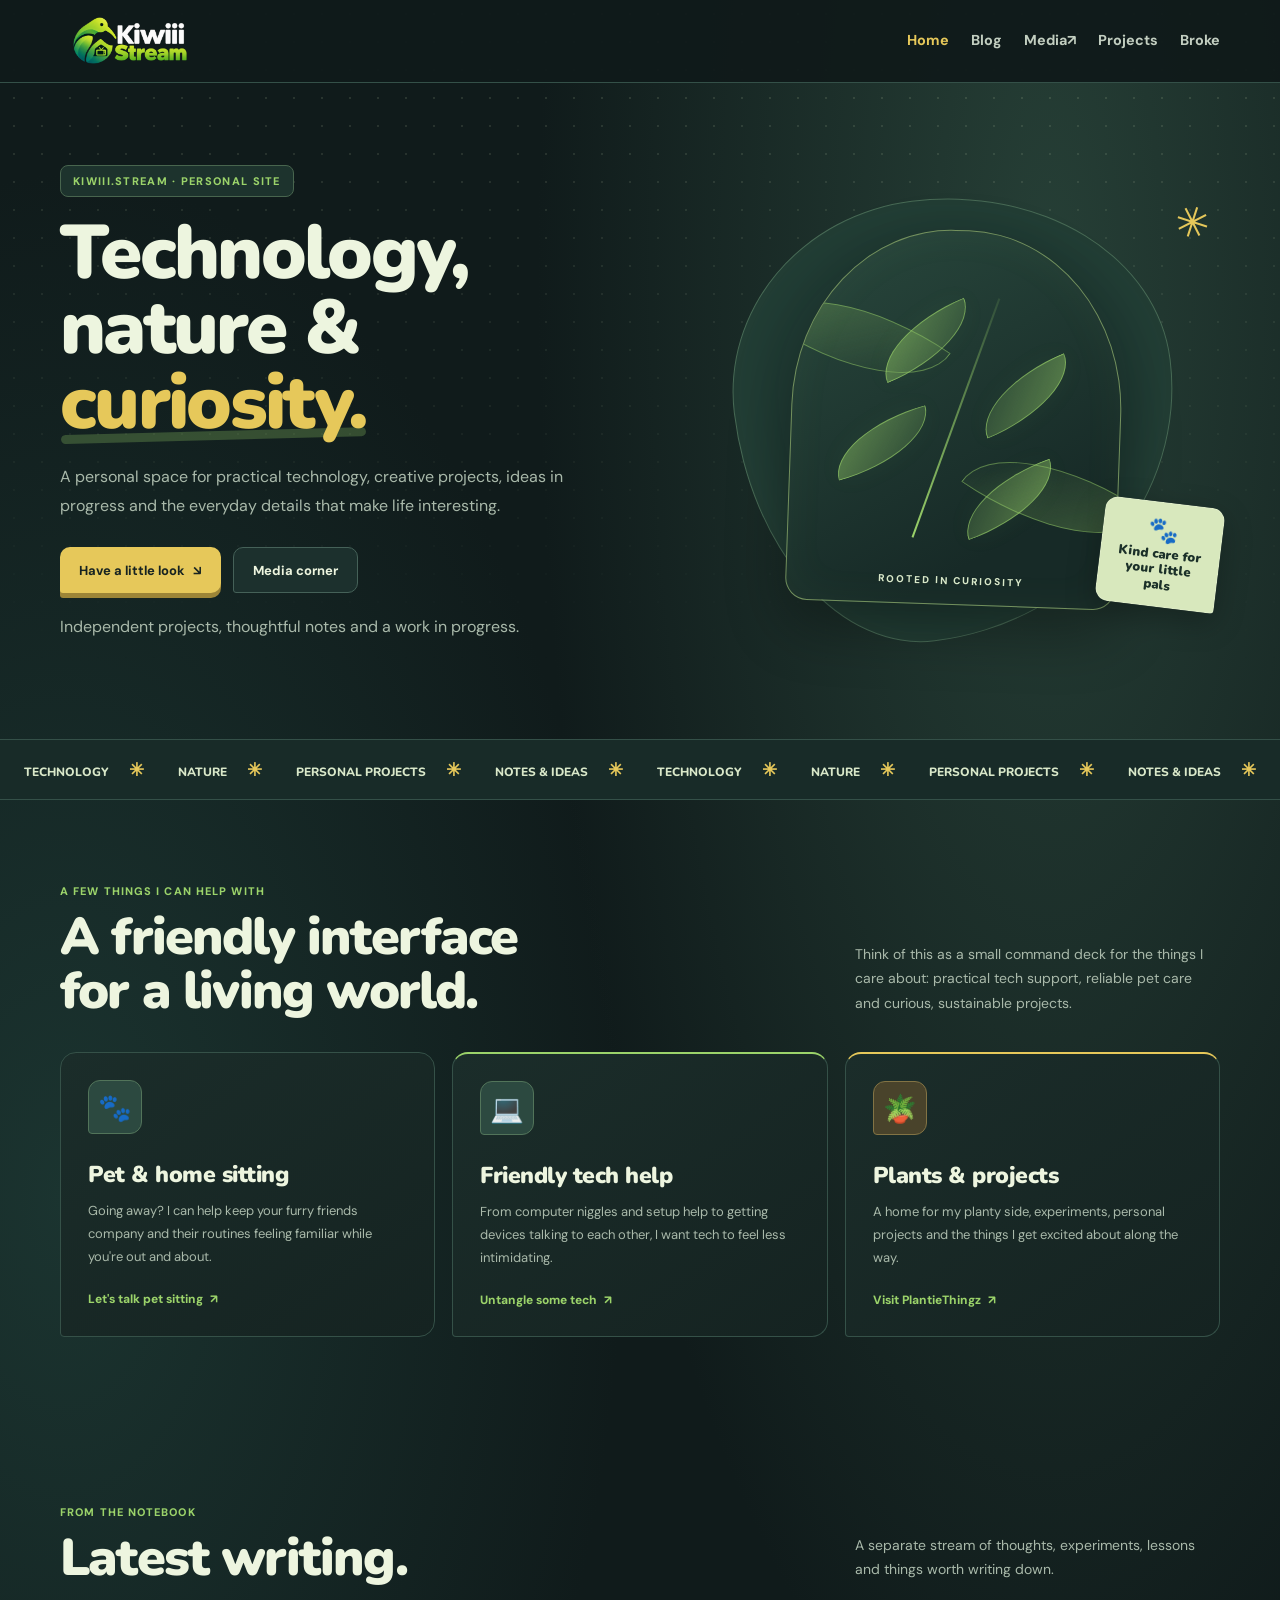
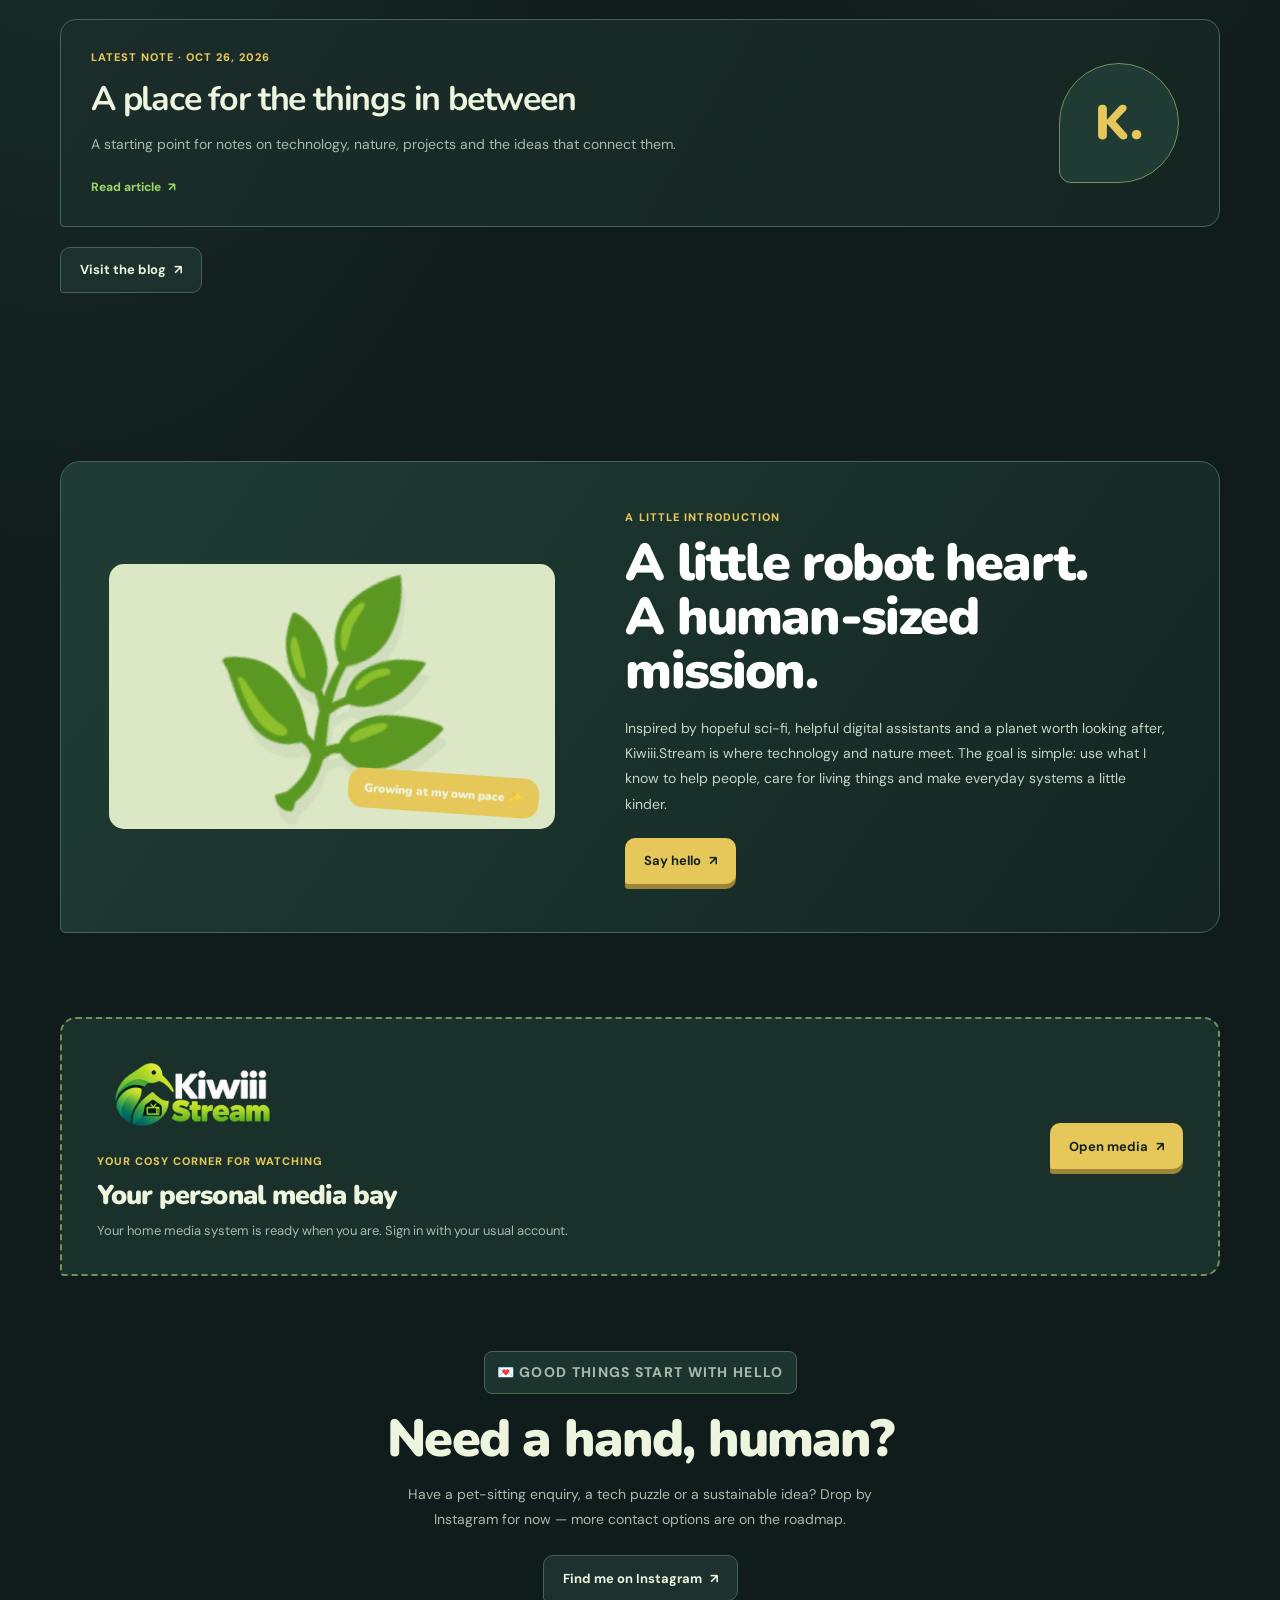
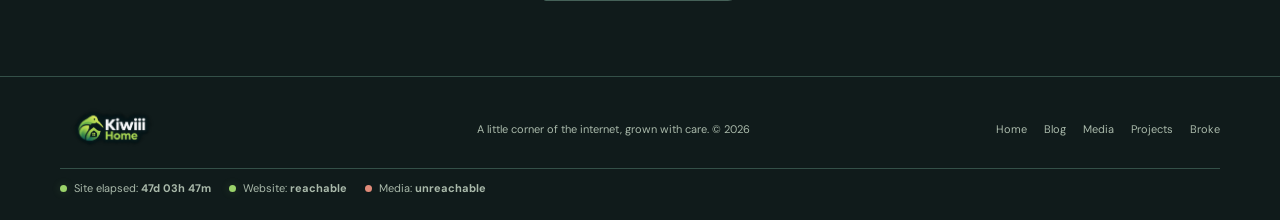
==== commit 68d18dee: "Use shared site logo in home header" ====
--- a/index.html
+++ b/index.html
@@ -289,7 +289,7 @@
   <header class="site-header" id="top">
     <div class="site-header-inner">
       <a class="site-brand" href="/" aria-label="Kiwiii.Stream home">
-        <img class="site-brand-logo" src="/assets/Kiwiii%20Home%20Green%20Tech%20Logo.png" alt="Kiwiii Home" width="230" height="79">
+        <img class="site-brand-logo" src="/assets/Kiwiii%20Stream%20Kiwi%20Logo.png" alt="Kiwiii.Stream" width="230" height="66">
       </a>
       <nav class="site-nav" aria-label="Main navigation">
         <a href="/" aria-current="page">Home</a>
--- a/site-header.css
+++ b/site-header.css
@@ -2,7 +2,11 @@
 .site-header {
   position: relative;
   z-index: 20;
+  display: block;
   width: 100%;
+  min-height: 0;
+  padding: 0;
+  box-sizing: border-box;
   border-bottom: 1px solid #345048;
   background: rgb(16 27 27 / 96%);
   color: #edf5df;
@@ -62,6 +66,10 @@
   border-radius: 3px;
 }
 @media (max-width: 760px) {
+  .site-header {
+    display: block;
+    padding: 0;
+  }
   .site-header .site-header-inner {
     min-height: 0;
     align-items: flex-start;
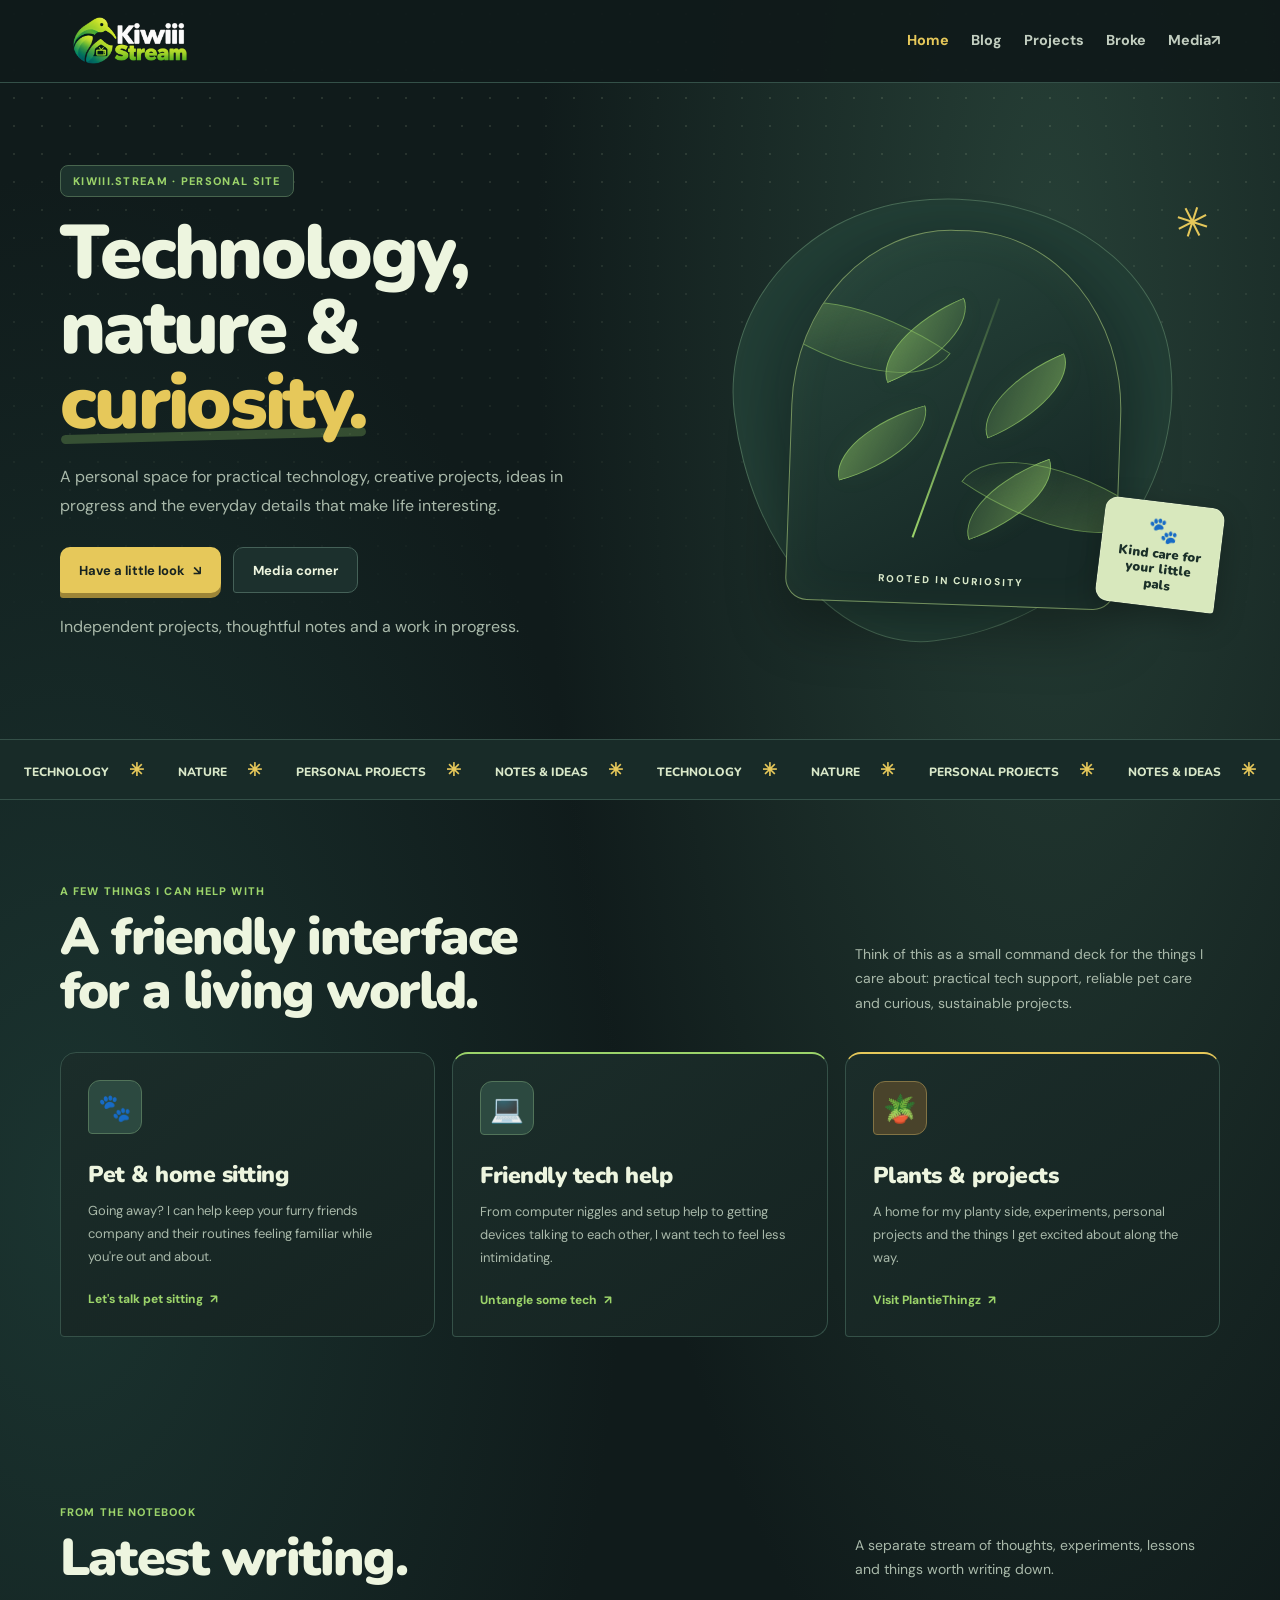
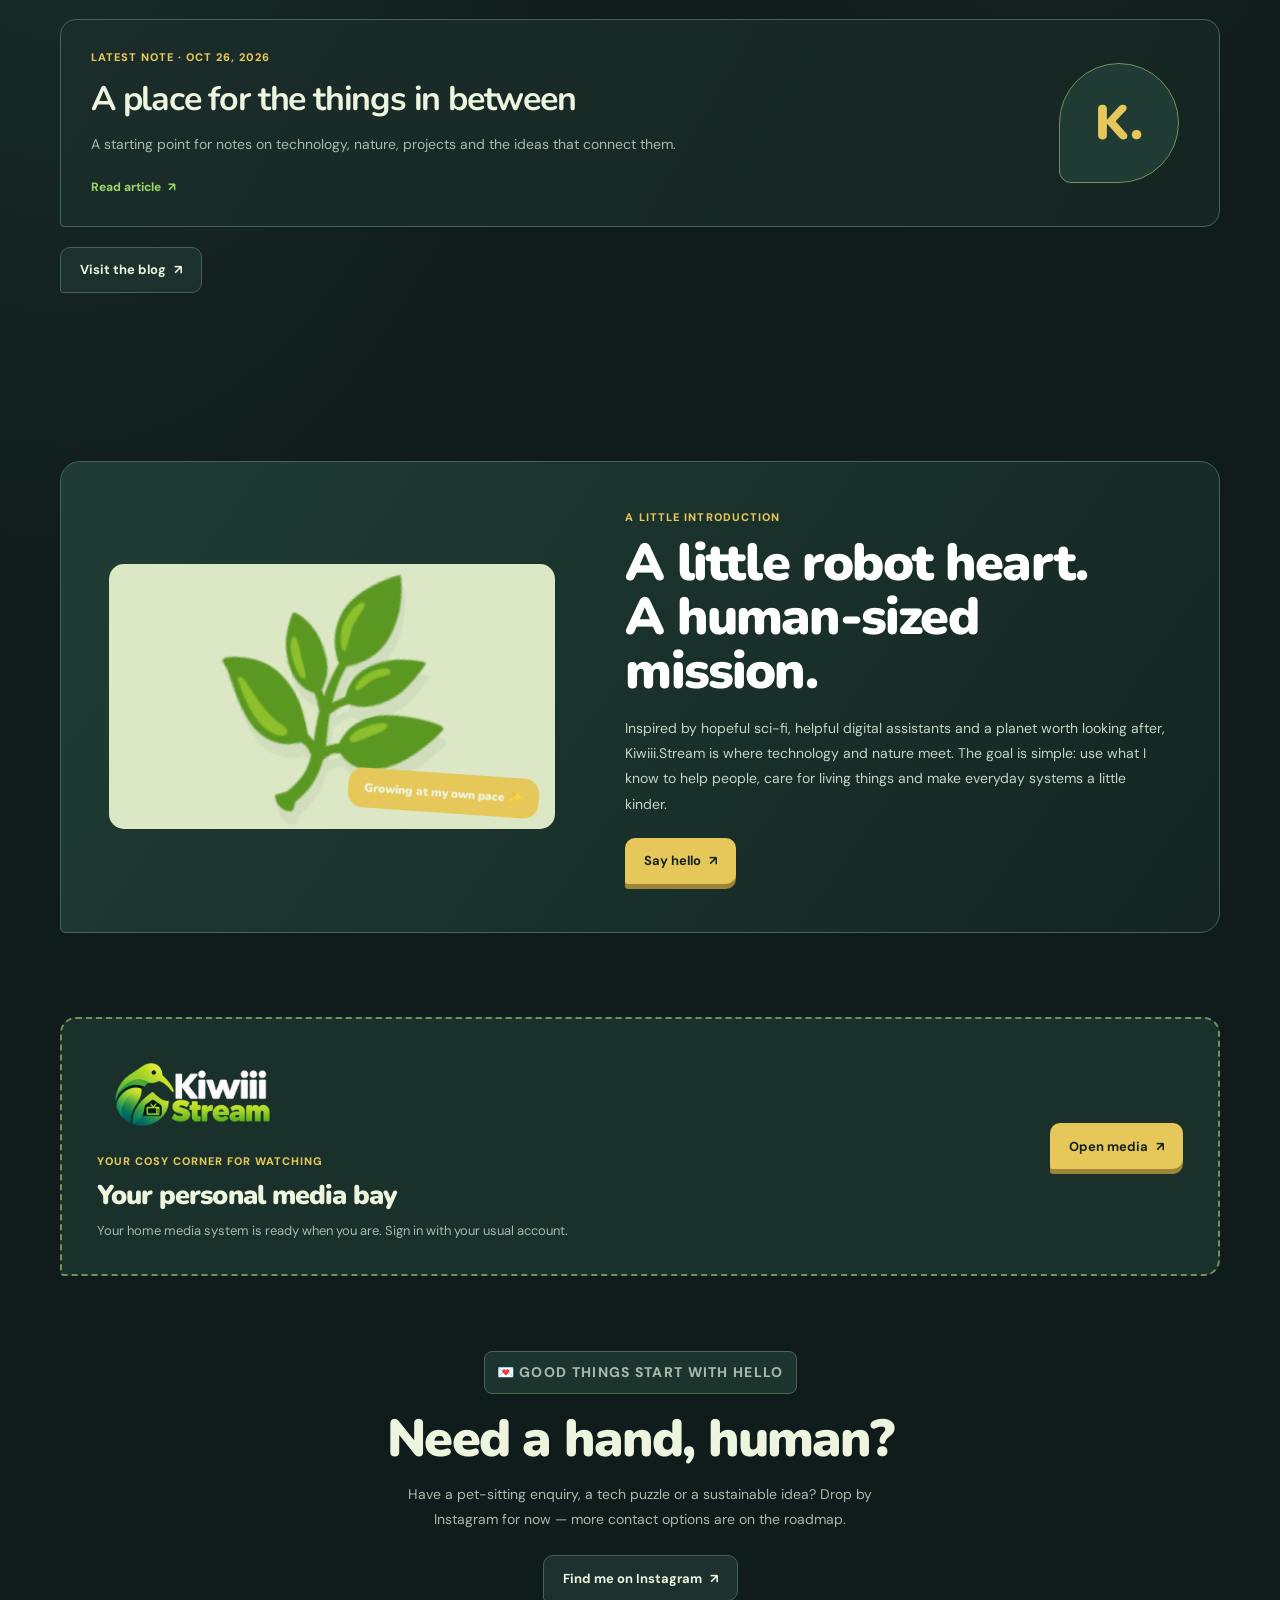
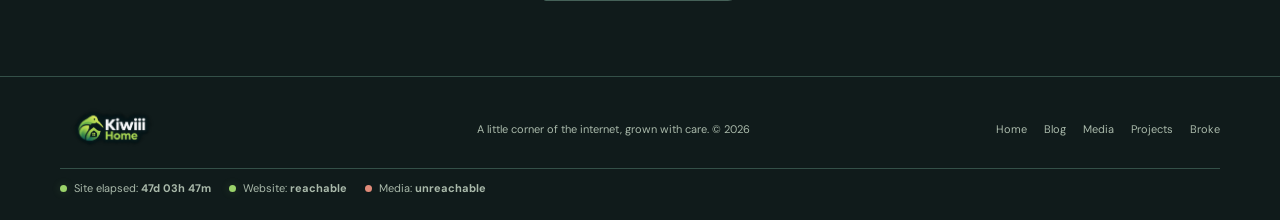
==== commit f2289225: "Set consistent home navigation order" ====
--- a/index.html
+++ b/index.html
@@ -294,9 +294,9 @@
       <nav class="site-nav" aria-label="Main navigation">
         <a href="/" aria-current="page">Home</a>
         <a href="/blog/">Blog</a>
-        <a href="https://jellyfin.kiwiii.stream/">Media <span aria-hidden="true">↗</span></a>
         <a href="/Projects/">Projects</a>
         <a href="/broke/">Broke</a>
+        <a href="https://jellyfin.kiwiii.stream/">Media <span aria-hidden="true">↗</span></a>
       </nav>
     </div>
   </header>
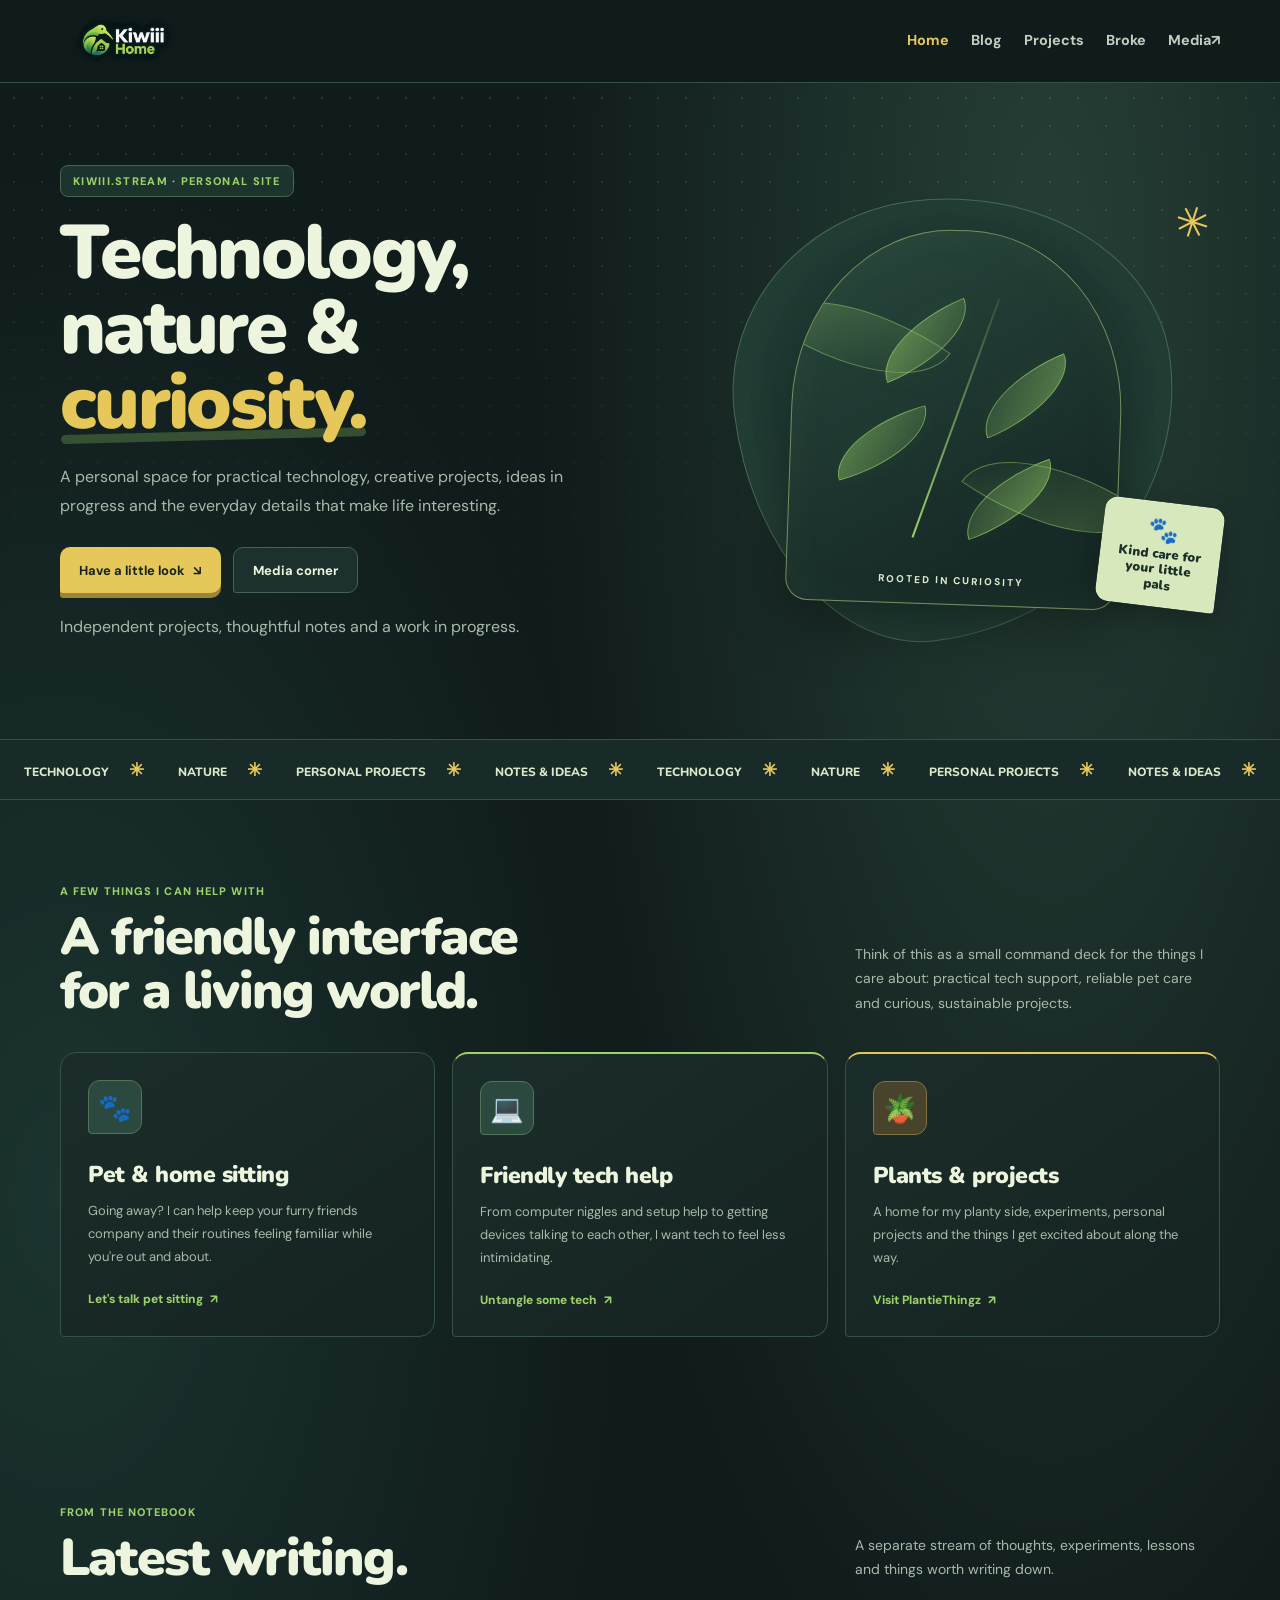
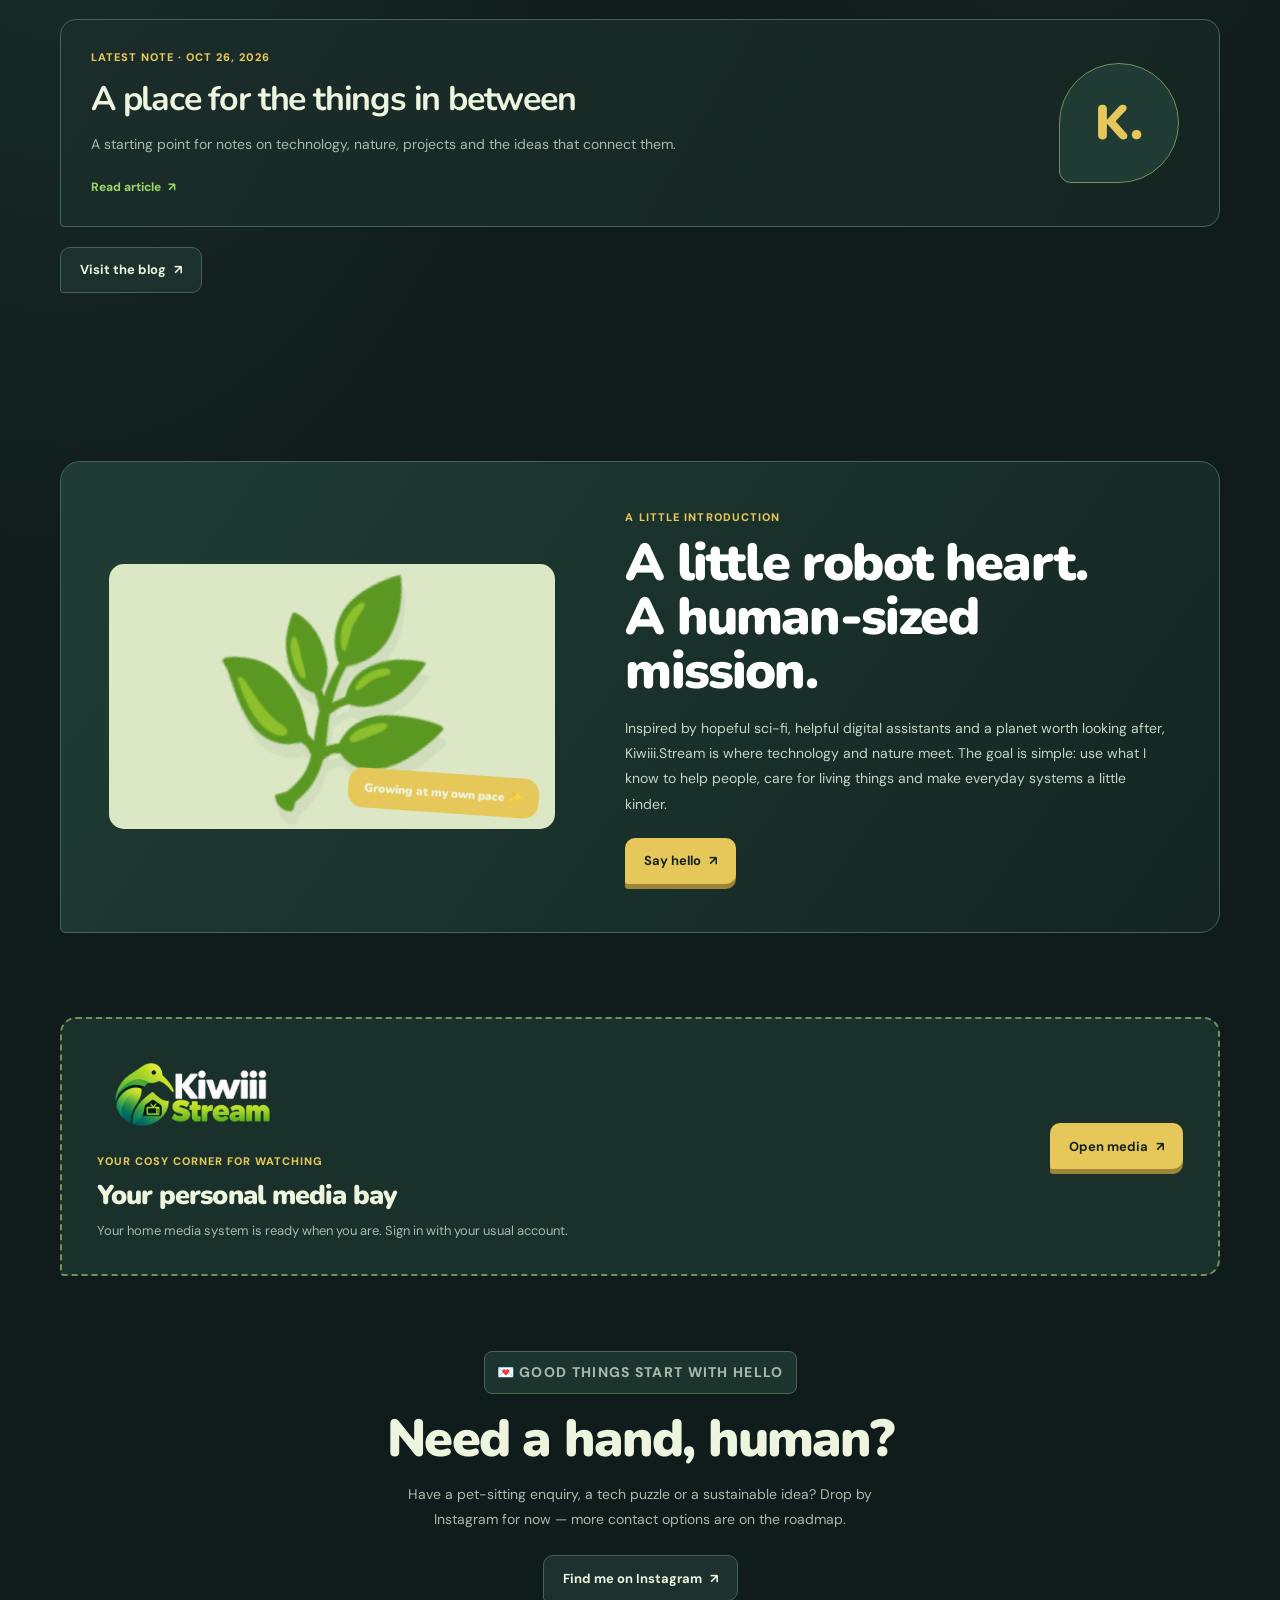
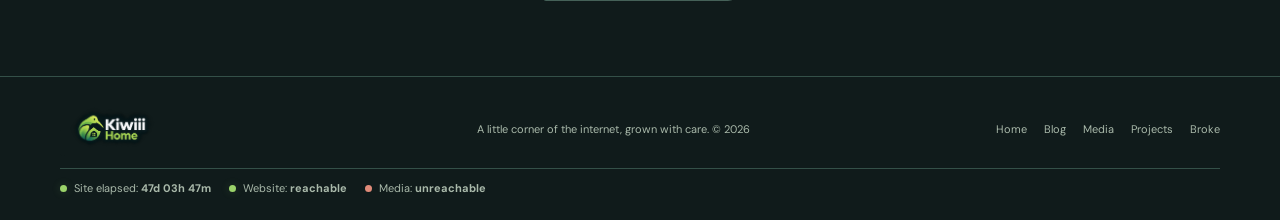
==== commit 1eaac12e: "Restore home page logo" ====
--- a/index.html
+++ b/index.html
@@ -289,7 +289,7 @@
   <header class="site-header" id="top">
     <div class="site-header-inner">
       <a class="site-brand" href="/" aria-label="Kiwiii.Stream home">
-        <img class="site-brand-logo" src="/assets/Kiwiii%20Stream%20Kiwi%20Logo.png" alt="Kiwiii.Stream" width="230" height="66">
+        <img class="site-brand-logo" src="/assets/Kiwiii%20Home%20Green%20Tech%20Logo.png" alt="Kiwiii Home" width="230" height="79">
       </a>
       <nav class="site-nav" aria-label="Main navigation">
         <a href="/" aria-current="page">Home</a>
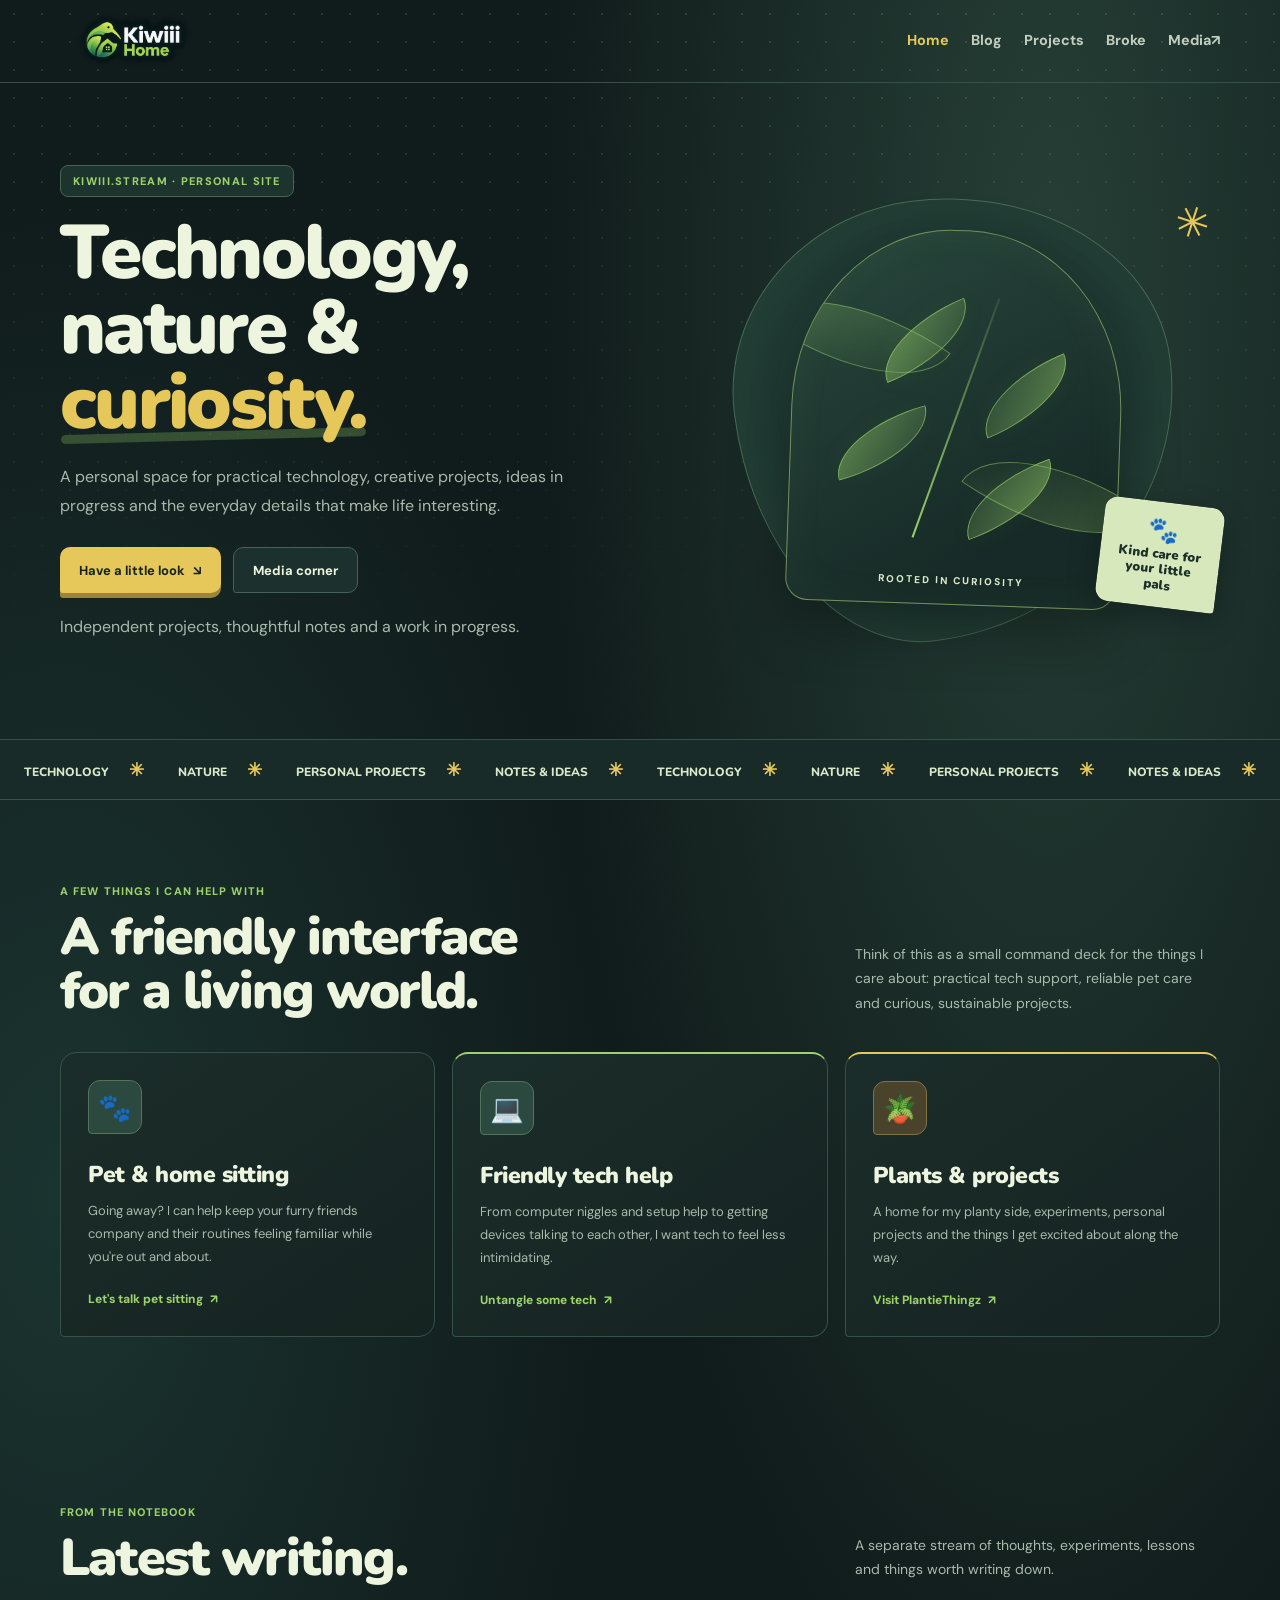
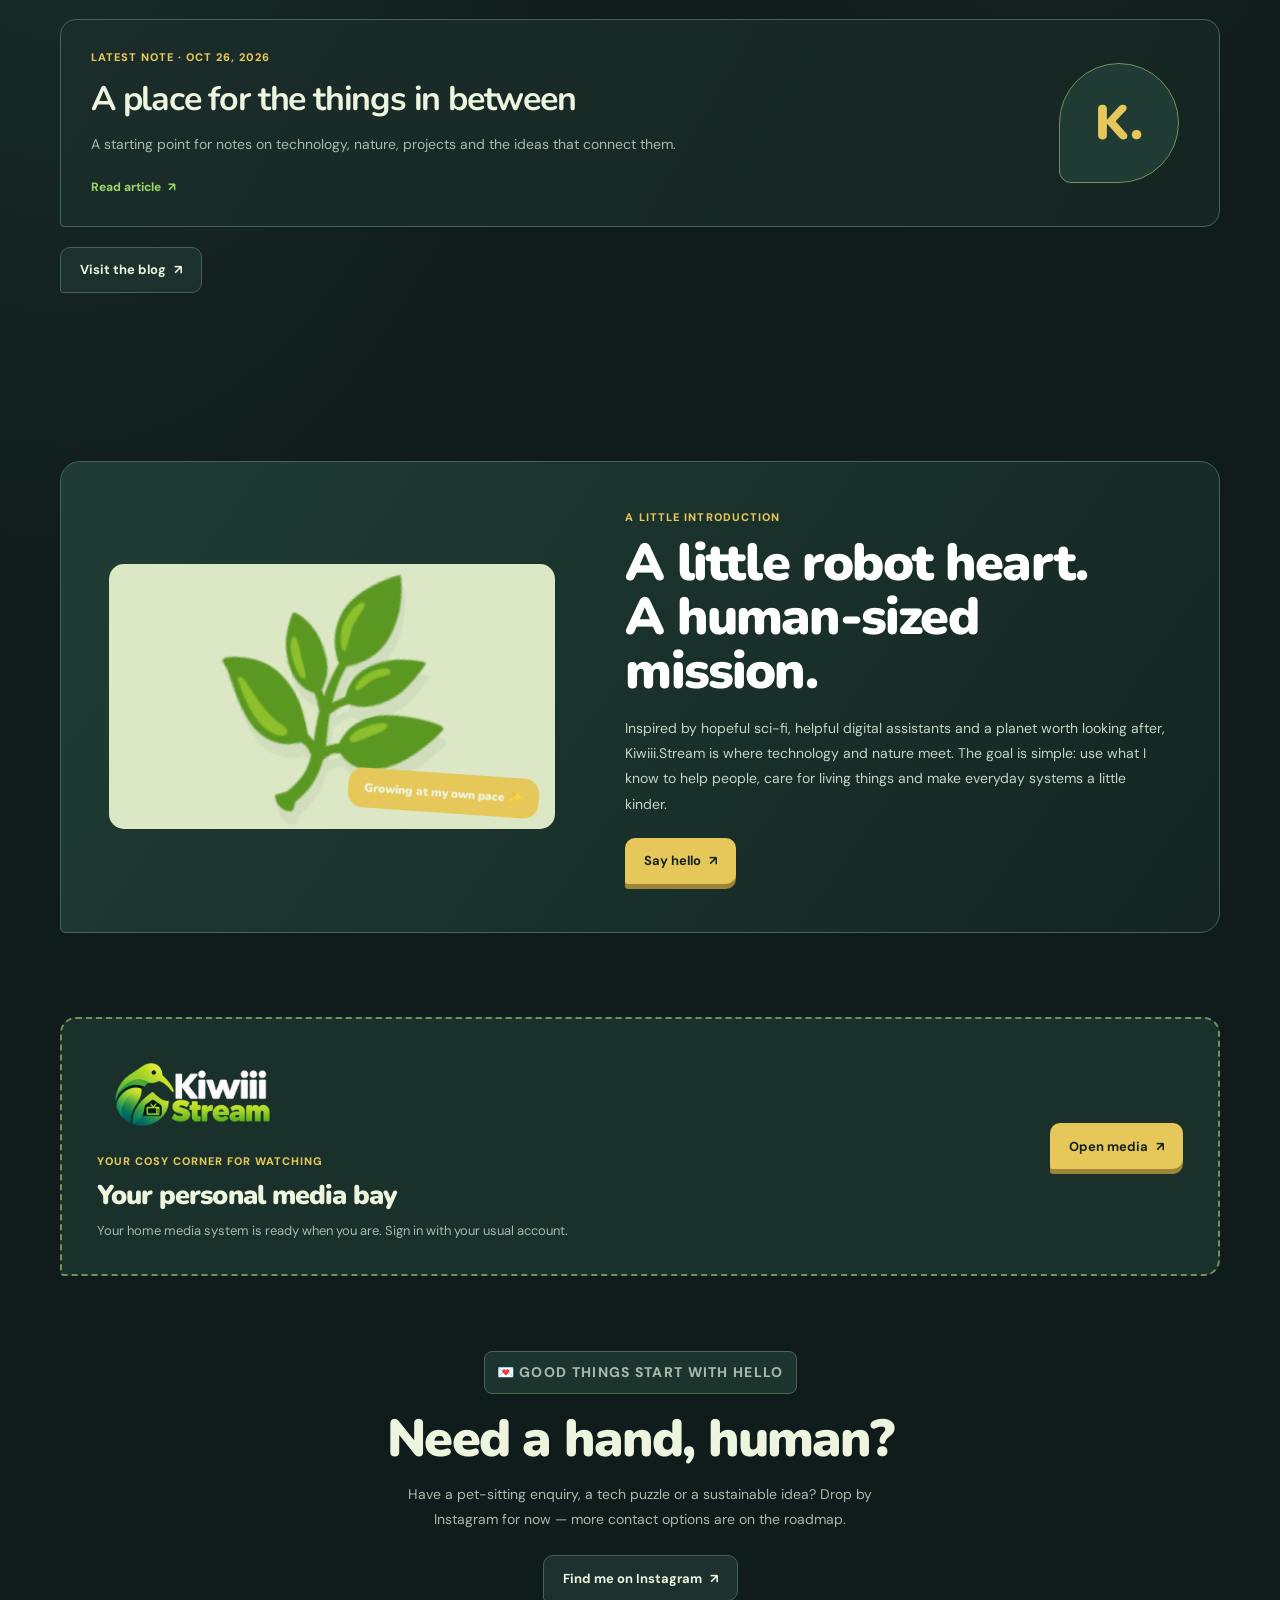
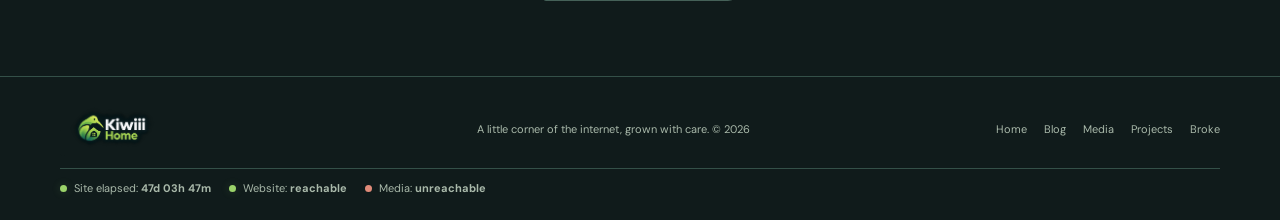
==== commit 6dde0890: "Enlarge Home logo" ====
--- a/index.html
+++ b/index.html
@@ -289,7 +289,7 @@
   <header class="site-header" id="top">
     <div class="site-header-inner">
       <a class="site-brand" href="/" aria-label="Kiwiii.Stream home">
-        <img class="site-brand-logo" src="/assets/Kiwiii%20Home%20Green%20Tech%20Logo.png" alt="Kiwiii Home" width="230" height="79">
+        <img class="site-brand-logo site-brand-logo-home" src="/assets/Kiwiii%20Home%20Green%20Tech%20Logo.png" alt="Kiwiii Home" width="230" height="79">
       </a>
       <nav class="site-nav" aria-label="Main navigation">
         <a href="/" aria-current="page">Home</a>
--- a/site-header.css
+++ b/site-header.css
@@ -8,7 +8,7 @@
   padding: 0;
   box-sizing: border-box;
   border-bottom: 1px solid #345048;
-  background: rgb(16 27 27 / 96%);
+  background: transparent;
   color: #edf5df;
 }
 .site-header .site-header-inner {
@@ -35,6 +35,10 @@
   flex: 0 0 auto;
   object-fit: contain;
   object-position: left center;
+}
+.site-header .site-brand-logo-home {
+  width: 280px;
+  height: 76px;
 }
 .site-header .site-nav {
   display: flex;
@@ -81,6 +85,10 @@
     width: min(220px, 58vw);
     height: 60px;
   }
+  .site-header .site-brand-logo-home {
+    width: min(250px, 64vw);
+    height: 68px;
+  }
   .site-header .site-nav {
     width: 100%;
     justify-content: flex-start;
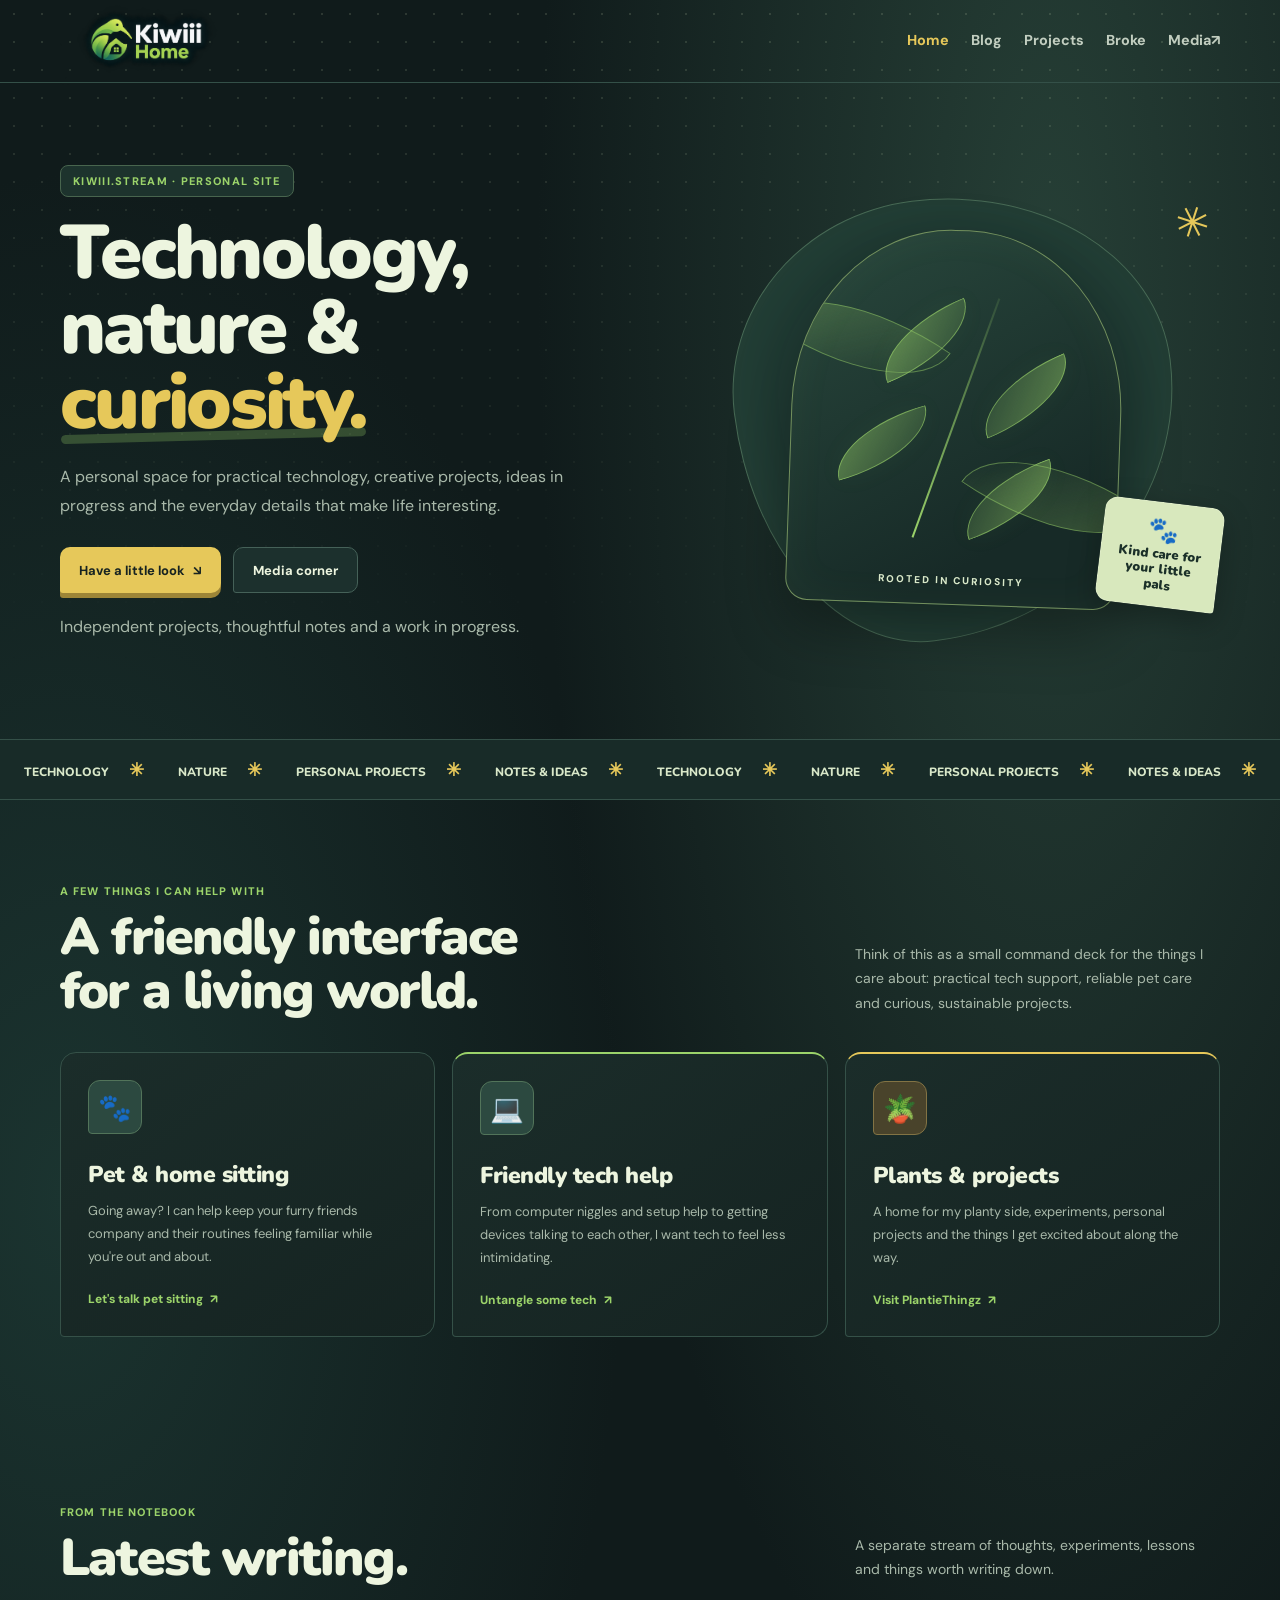
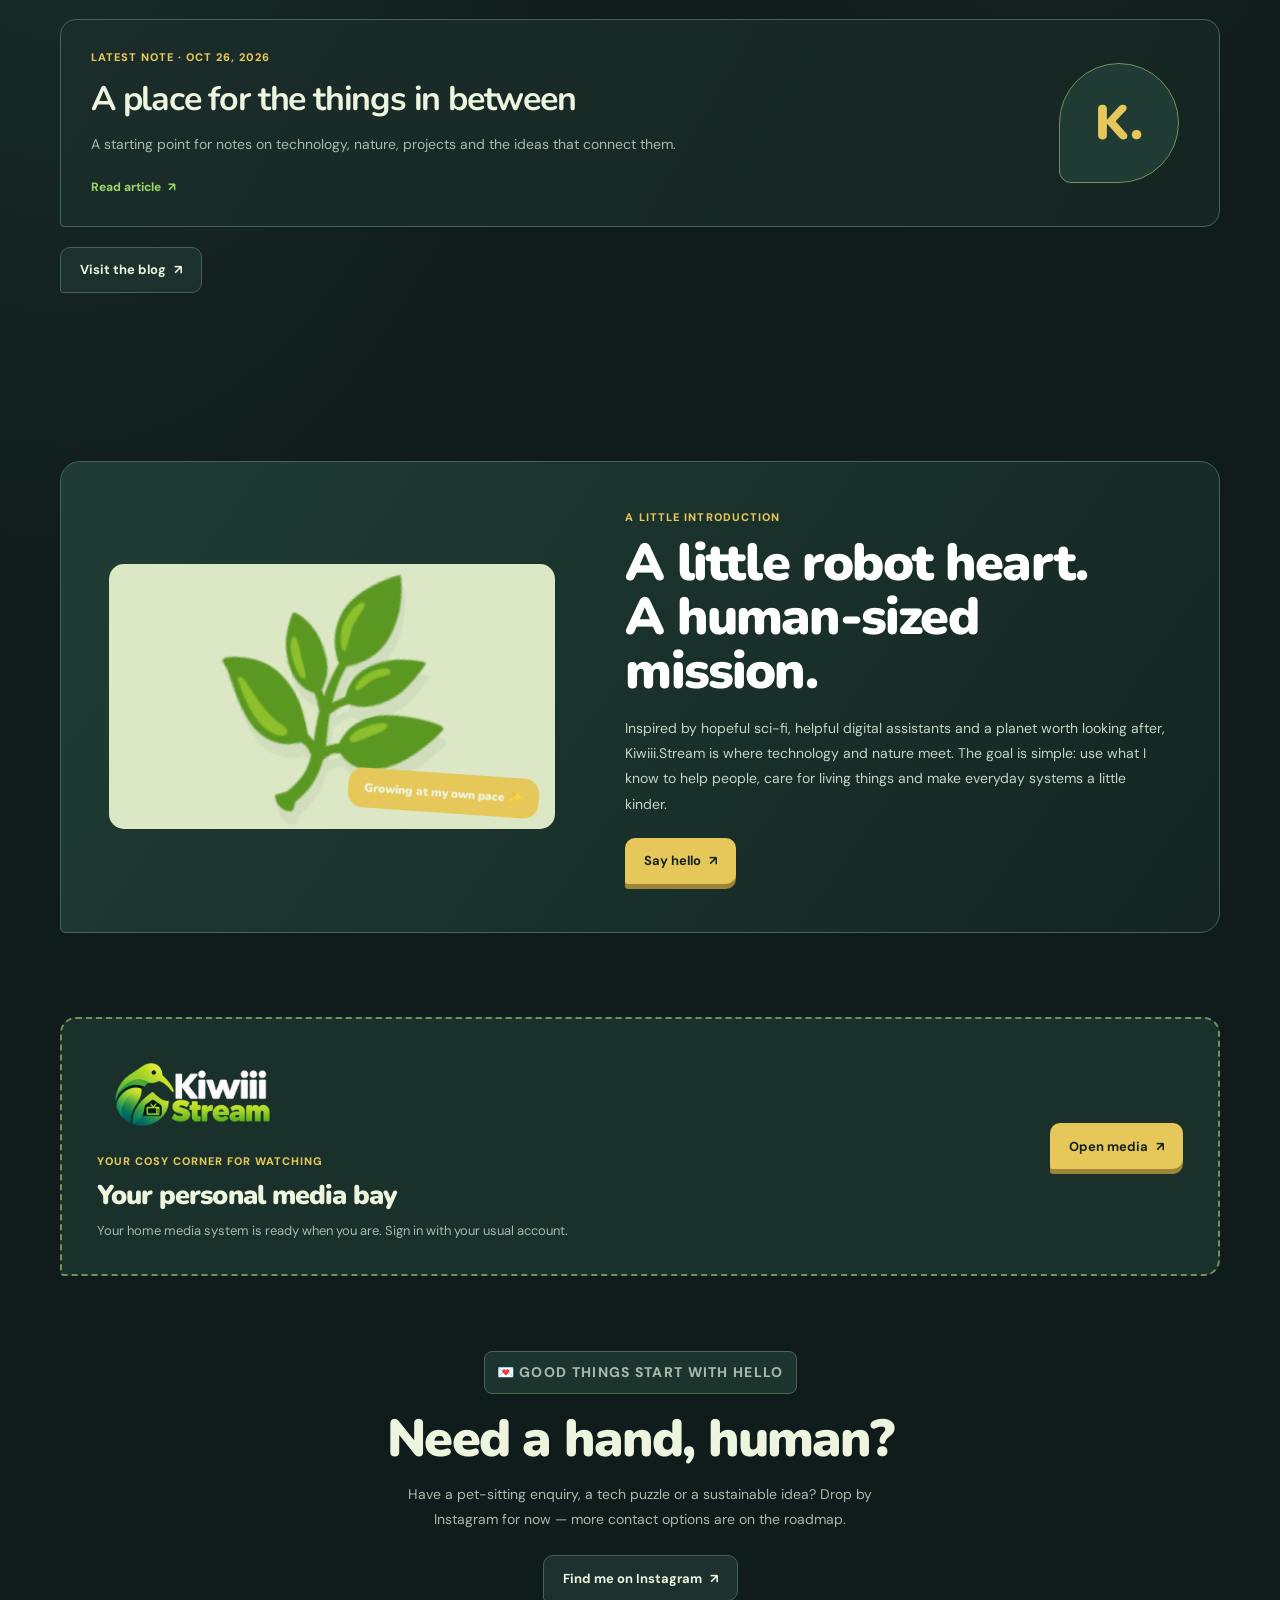
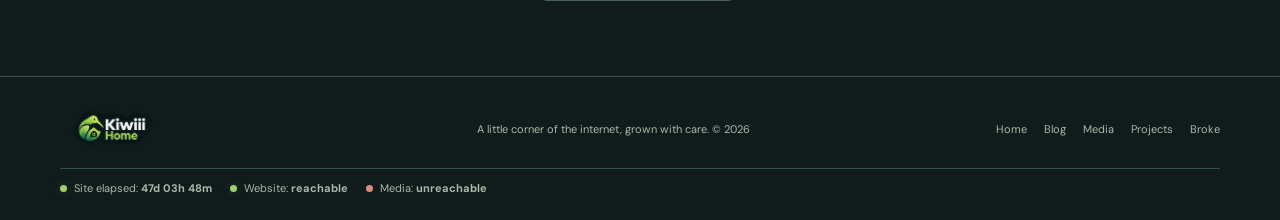
==== commit 83c7a0fc: "Refresh shared header stylesheet" ====
--- a/index.html
+++ b/index.html
@@ -283,7 +283,7 @@
     }
 
   </style>
-  <link rel="stylesheet" href="/site-header.css">
+  <link rel="stylesheet" href="/site-header.css?v=20261026-2">
 </head>
 <body>
   <header class="site-header" id="top">
--- a/site-header.css
+++ b/site-header.css
@@ -39,6 +39,8 @@
 .site-header .site-brand-logo-home {
   width: 280px;
   height: 76px;
+  transform: scale(1.18);
+  transform-origin: left center;
 }
 .site-header .site-nav {
   display: flex;
@@ -88,6 +90,8 @@
   .site-header .site-brand-logo-home {
     width: min(250px, 64vw);
     height: 68px;
+    transform: scale(1.18);
+    transform-origin: left center;
   }
   .site-header .site-nav {
     width: 100%;
